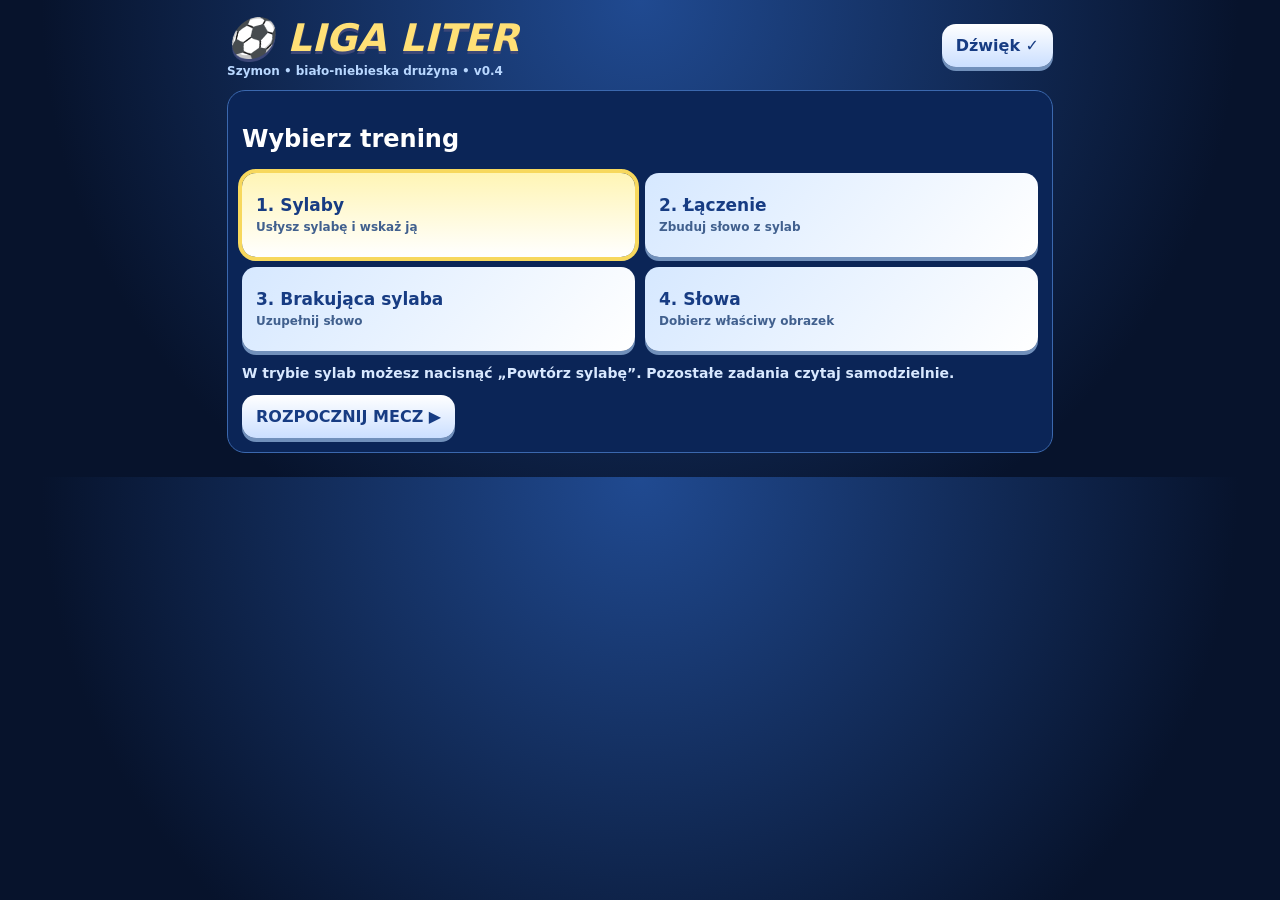
==== index.html @ e2abd0ba "Rename index_v04.html to index.html" ====
<!doctype html><html lang="pl"><head><meta charset="utf-8"><meta name="viewport" content="width=device-width,initial-scale=1"><title>Liga Liter v0.4</title><style>*{box-sizing:border-box}body{margin:0;background:radial-gradient(circle at top,#204a91,#07132c 75%);color:white;font:700 16px system-ui,sans-serif}main{max-width:850px;margin:auto;padding:12px}header{display:flex;align-items:center;justify-content:space-between;gap:8px}h1{color:#ffe076;font-size:clamp(24px,6vw,38px);margin:4px 0;font-style:italic;text-shadow:0 3px #3c4777}button{font:inherit;border:0;cursor:pointer;border-radius:14px;padding:12px 14px;background:linear-gradient(#fff,#cbdfff);color:#173c83;box-shadow:0 4px #7190bb}button:disabled{opacity:.6}.small{font-size:12px;color:#b8d7ff}.panel{background:#0b2557;border:1px solid #3b68ae;border-radius:18px;padding:14px;margin:12px 0}.modes{display:grid;grid-template-columns:repeat(2,minmax(0,1fr));gap:10px}.mode{min-height:84px;text-align:left;background:linear-gradient(130deg,#d6e8ff,#fff);font-size:17px}.mode small{display:block;font-size:12px;color:#41608e;margin-top:5px}.mode.selected{outline:4px solid #f7d85d;background:linear-gradient(#fff5b5,#fff)}.field{position:relative;aspect-ratio:2.05;background:linear-gradient(#0002,#0003),url(stadium.webp) center/cover;border:3px solid #b6d8ff;border-radius:18px;overflow:hidden;isolation:isolate}.field:after{content:'';position:absolute;bottom:0;left:0;width:100%;height:35%;background:linear-gradient(transparent,#0a4e2788);pointer-events:none}.goal{position:absolute;left:38%;top:40%;width:26%;height:27%;border:3px solid white;border-bottom:0;background:repeating-linear-gradient(90deg,#ffffff55 0 1px,transparent 1px 17px);box-shadow:0 0 12px #fff8}.player{position:absolute;left:19%;bottom:3%;height:52%;max-width:32%;object-fit:contain;z-index:3;transition:transform .14s}.keeper{position:absolute;left:48%;top:47%;height:22%;max-width:23%;object-fit:contain;z-index:2;transition:transform .5s}.ball{position:absolute;left:37%;top:82%;width:clamp(20px,4vw,36px);aspect-ratio:1;border-radius:50%;background:radial-gradient(circle at 30% 25%,white 0 34%,#1b263a 35% 45%,white 46%);border:2px solid #dce7fa;z-index:5;transform:translate(-50%,-50%)}.message{position:absolute;top:15%;width:100%;text-align:center;font-size:clamp(25px,8vw,60px);color:#ffe46b;text-shadow:0 5px 0 #163875,0 0 20px #000;opacity:0;z-index:8;transition:opacity .2s}.message.show{opacity:1}.hud{display:flex;justify-content:space-between;gap:10px;margin:10px 0}.pill{background:#173c7c;padding:9px;border-radius:12px}.task{text-align:center;background:linear-gradient(160deg,#163d80,#0b2354);border:1px solid #507fc1;border-radius:18px;padding:14px;margin-top:10px}.prompt{font-size:clamp(25px,6vw,44px);color:#fff2b0;margin:12px 0;letter-spacing:2px}.answers{display:grid;grid-template-columns:repeat(3,minmax(0,1fr));gap:9px}.answers button{min-height:70px;font-size:clamp(20px,5vw,30px);overflow-wrap:anywhere}.answers button.good{background:#a8f4b3}.answers button.bad{background:#ffaaaa}.instructions{font-size:14px;color:#d8e8ff}.status{min-height:24px;margin:10px 0;color:#ffe076}.controls{display:flex;gap:8px;flex-wrap:wrap;justify-content:center;margin:12px}.controls button{font-size:14px}.progress{height:9px;background:#1c3972;border-radius:12px;overflow:hidden}.progress>div{height:100%;width:0;background:#ffe076;transition:width .3s}.confetti{position:absolute;top:-10px;width:8px;height:14px;z-index:9;animation:fall 1.8s linear forwards}@keyframes fall{to{transform:translate(var(--dx),420px) rotate(600deg);opacity:0}}[hidden]{display:none!important}@media(max-width:520px){main{padding:7px}.field{aspect-ratio:1.75}.player{height:48%}.answers button{min-height:63px;padding:6px}.panel{padding:10px}}</style></head><body><main><header><div><h1>⚽ LIGA LITER</h1><div class="small">Szymon • biało-niebieska drużyna • v0.4</div></div><button id="sound">Dźwięk ✓</button></header><section class="panel" id="menu"><h2>Wybierz trening</h2><div class="modes" id="modes"><button class="mode selected" data-mode="syllable">1. Sylaby<small>Usłysz sylabę i wskaż ją</small></button><button class="mode" data-mode="join">2. Łączenie<small>Zbuduj słowo z sylab</small></button><button class="mode" data-mode="missing">3. Brakująca sylaba<small>Uzupełnij słowo</small></button><button class="mode" data-mode="word">4. Słowa<small>Dobierz właściwy obrazek</small></button></div><p class="instructions">W trybie sylab możesz nacisnąć „Powtórz sylabę”. Pozostałe zadania czytaj samodzielnie.</p><button id="start">ROZPOCZNIJ MECZ ▶</button></section><section id="game" hidden><div class="hud"><div class="pill" id="round">ZADANIE 1 / 10</div><div class="pill" id="score">GOLE 0</div></div><div class="progress"><div id="bar"></div></div><div class="field" id="field"><div class="goal"></div><img class="keeper" id="keeper" src="keeper.png" alt="Bramkarz"><img class="player" id="player" src="player.png" alt="Piłkarz"><div class="ball" id="ball"></div><div class="message" id="message"></div></div><section class="task"><div class="instructions" id="instruction"></div><div class="prompt" id="prompt"></div><div class="answers" id="answers"></div><div class="status" id="status" aria-live="polite"></div><div class="controls"><button id="repeat" hidden>🔊 Powtórz sylabę</button><button id="next" hidden>Dalej ▶</button><button id="back">Zmień tryb</button></div></section></section></main><script>
const sprites={"run1": "[data-uri]", "run2": "[data-uri]", "run3": "[data-uri]", "kick": "[data-uri]", "joy": "[data-uri]", "diveL": "[data-uri]", "diveR": "[data-uri]", "logo": "[data-uri]", "trophy": "[data-uri]"};
const $=id=>document.getElementById(id);const shuffle=a=>{a=[...a];for(let i=a.length-1;i>0;i--){const j=Math.floor(Math.random()*(i+1));[a[i],a[j]]=[a[j],a[i]]}return a};
const SYL=['MA','ME','MI','MO','MU','PA','PE','PI','PO','PU','TA','TE','TI','TO','TU','LA','LE','LI','LO','LU','SA','SE','SI','SO','SU','KA','KE','KI','KO','KU','BA','BE','BI','BO','BU','DA','DE','DI','DO','DU','RA','RE','RI','RO','RU','NA','NE','NI','NO','NU','WA','WE','WI','WO','WU','ZA','ZE','ZI','ZO','ZU'];
const ITEMS=[['MAMA',['MA','MA'],'👩'],['TATA',['TA','TA'],'👨'],['LALA',['LA','LA'],'🪆'],['WODA',['WO','DA'],'💧'],['RYBA',['RY','BA'],'🐟'],['SOWA',['SO','WA'],'🦉'],['MAPA',['MA','PA'],'🗺️'],['RAMA',['RA','MA'],'🖼️'],['KAWA',['KA','WA'],'☕'],['KURA',['KU','RA'],'🐔'],['KOZA',['KO','ZA'],'🐐'],['NOGA',['NO','GA'],'🦵'],['RĘKA',['RĘ','KA'],'✋'],['BUDA',['BU','DA'],'🏠'],['TAMA',['TA','MA'],'🌊'],['LATO',['LA','TO'],'☀️'],['ZIMA',['ZI','MA'],'❄️'],['MOTYL',['MO','TYL'],'🦋'],['KOTEK',['KO','TEK'],'🐱'],['DOMEK',['DO','MEK'],'🏡'],['PIŁKA',['PIŁ','KA'],'⚽'],['AUTO',['AU','TO'],'🚗'],['ROWER',['RO','WER'],'🚲'],['KOTEK',['KO','TEK'],'🐈']];
const WORDS=[['KOT','🐱'],['DOM','🏠'],['LAS','🌲'],['PIŁKA','⚽'],['AUTO','🚗'],['RYBA','🐟'],['SOWA','🦉'],['MAPA','🗺️'],['RAK','🦞'],['ROWER','🚲'],['BUT','👟'],['NOS','👃'],['OKO','👁️'],['POMIDOR','🍅'],['KURA','🐔'],['KOZA','🐐'],['MOTYL','🦋'],['WODA','💧']];
let mode='syllable',round=0,goals=0,deck=[],task=null,busy=false,muted=false,clips={},last={},token=0,audio=new Audio(),ctx=null,attempts={};audio.preload='auto';
fetch('commentator_timings.json').then(r=>{if(!r.ok)throw Error();return r.json()}).then(j=>{for(const c of Object.values(j)){(clips[c.event]??=[]).push(c)}}).catch(()=>{});
function stop(){token++;audio.pause();audio.ontimeupdate=null;audio.onloadedmetadata=null}
function say(event){stop();if(muted)return;const pool=clips[event]||[];if(!pool.length)return;const choices=pool.filter(c=>c!==last[event]);const c=shuffle(choices.length?choices:pool)[0];last[event]=c;const t=token;function play(){if(t!==token)return;try{audio.currentTime=c.start;audio.ontimeupdate=()=>{if(audio.currentTime>=c.end)stop()};audio.play().catch(()=>{});}catch(e){}}if(!audio.src.endsWith('/'+c.file)){audio.src=c.file;audio.onloadedmetadata=play;audio.load()}else if(audio.readyState>=1)play();else audio.onloadedmetadata=play}
function fx(kind){if(muted)return;try{ctx??=new(window.AudioContext||window.webkitAudioContext)();ctx.resume();const o=ctx.createOscillator(),g=ctx.createGain(),t=ctx.currentTime;o.type='triangle';o.frequency.setValueAtTime(kind==='goal'?650:160,t);o.frequency.exponentialRampToValueAtTime(kind==='goal'?1100:50,t+.2);g.gain.setValueAtTime(.09,t);g.gain.exponentialRampToValueAtTime(.001,t+.27);o.connect(g);g.connect(ctx.destination);o.start();o.stop(t+.28)}catch(e){}}
$('sound').onclick=()=>{muted=!muted;$('sound').textContent=muted?'Dźwięk ×':'Dźwięk ✓';if(muted)stop()};document.querySelectorAll('[data-mode]').forEach(b=>b.onclick=()=>{mode=b.dataset.mode;document.querySelectorAll('[data-mode]').forEach(x=>x.classList.toggle('selected',x===b))});
function makeDeck(){if(mode==='syllable')return shuffle(SYL).slice(0,10).map(x=>({kind:mode,target:x}));if(mode==='word')return shuffle(WORDS).slice(0,10).map(x=>({kind:mode,target:x[0],icon:x[1]}));return shuffle(ITEMS.filter((x,i,a)=>a.findIndex(y=>y[0]===x[0])===i)).slice(0,10).map(x=>({kind:mode,target:x[0],parts:x[1],icon:x[2]}))}
function start(){round=goals=0;attempts={};deck=makeDeck();$('menu').hidden=true;$('game').hidden=false;render();say('welcome')};$('start').onclick=start;$('back').onclick=()=>{stop();$('game').hidden=true;$('menu').hidden=false};
function clearScene(){for(const a of $('ball').getAnimations())a.cancel();$('ball').style.opacity='1';$('ball').style.transform='translate(-50%,-50%)';$('player').src='player.png';$('player').style.transform='';$('keeper').src='keeper.png';$('keeper').style.transform='';$('message').classList.remove('show')}
function scoreboard(){$('round').textContent=`ZADANIE ${Math.min(round+1,10)} / 10`;$('score').textContent=`GOLE ${goals}`;$('bar').style.width=round*10+'%'}
function render(){busy=false;clearScene();scoreboard();$('next').hidden=true;$('repeat').hidden=true;$('answers').replaceChildren();$('status').textContent='';if(round>=10){$('instruction').textContent='Koniec meczu!';$('prompt').textContent='🏆 BRAWO, SZYMON!';$('next').textContent='Nowy mecz';$('next').hidden=false;$('bar').style.width='100%';say('victory');return}task=deck[round];let opts=[],answer='',label='';if(mode==='syllable'){answer=task.target;opts=[answer,...shuffle(SYL.filter(x=>x!==answer)).slice(0,2)];$('instruction').textContent='Posłuchaj sylaby i wybierz ją';$('prompt').textContent='🔊 ?';$('repeat').hidden=false;}
else if(mode==='join'){answer=task.parts[1];opts=[answer,...shuffle([...new Set([...SYL,...ITEMS.flatMap(x=>x[1])])].filter(x=>x!==answer&&x.length===answer.length)).slice(0,2)];$('instruction').textContent='Wybierz drugą sylabę, aby powstało słowo';$('prompt').textContent=task.parts[0]+' + ? = ...';}
else if(mode==='missing'){const missing=Math.random()<.5?0:1;task.missing=missing;answer=task.parts[missing];opts=[answer,...shuffle([...new Set([...SYL,...ITEMS.flatMap(x=>x[1])])].filter(x=>x!==answer&&x.length===answer.length)).slice(0,2)];$('instruction').textContent='Uzupełnij brakującą sylabę';$('prompt').textContent=task.parts.map((x,i)=>i===missing?'__':x).join(' + ')+'   '+task.icon;}
else{answer=task.target;opts=[task,...shuffle(WORDS.filter(x=>x[0]!==answer)).slice(0,2).map(x=>({target:x[0],icon:x[1]}))];$('instruction').textContent='Przeczytaj słowo i wskaż obrazek';$('prompt').textContent=answer;}
shuffle(opts).forEach(x=>{const b=document.createElement('button');const val=mode==='word'?(Array.isArray(x)?x[0]:x.target):x;b.textContent=mode==='word'?(Array.isArray(x)?x[1]:x.icon):val;b.setAttribute('aria-label',mode==='word'?val:('Sylaba '+val));b.onclick=()=>choose(val===answer,b);$('answers').append(b)});if(mode==='syllable')speakSyllable();else say(({join:'join_syllables',missing:'missing_syllable',word:'choose_image'})[mode]);}
function speakSyllable(){if(muted)return;stop();if('speechSynthesis' in window){speechSynthesis.cancel();const u=new SpeechSynthesisUtterance(task.target.toLowerCase());u.lang='pl-PL';u.rate=.78;u.pitch=1.05;speechSynthesis.speak(u)}else $('status').textContent='Odczytaj sylabę: '+task.target}
$('repeat').onclick=speakSyllable;
function confetti(){for(let i=0;i<24;i++){const p=document.createElement('i');p.className='confetti';p.style.left=Math.random()*100+'%';p.style.background=['#fff','#358aff','#ffe177'][i%3];p.style.setProperty('--dx',(Math.random()*150-75)+'px');$('field').append(p);setTimeout(()=>p.remove(),1900)}}
function choose(ok,b){if(busy)return;busy=true;stop();if('speechSynthesis'in window)speechSynthesis.cancel();const btns=[...$('answers').children];btns.forEach(x=>x.disabled=true);b.classList.add(ok?'good':'bad');$('player').style.transform='translateX(20%) rotate(-5deg)';setTimeout(()=>{$('player').style.transform='translateX(35%) rotate(7deg)';fx('kick');const f=$('field');const dx=f.clientWidth*(ok?.13:.36),dy=f.clientHeight*(ok?-.42:-.18);$('ball').animate([{transform:'translate(-50%,-50%) scale(1)'},{transform:`translate(calc(-50% + ${dx*.55}px),calc(-50% + ${dy*.7}px)) scale(.65)`,offset:.5},{transform:`translate(calc(-50% + ${dx}px),calc(-50% + ${dy}px)) scale(.25)`}],{duration:650,fill:'forwards',easing:'ease-out'});$('keeper').style.transform=ok?'translateX(-75%) rotate(-28deg)':'translateX(55%) rotate(20deg)'},240);setTimeout(()=>{if(ok){goals++;$('message').textContent='GOOOOL!';$('message').classList.add('show');$('status').textContent='Brawo! Dobra odpowiedź!';$('player').style.transform='translateX(35%) translateY(-8px)';fx('goal');say('goal');confetti();$('next').textContent='Dalej ▶';$('next').hidden=false;scoreboard()}else{$('message').textContent='JESZCZE RAZ!';$('message').classList.add('show');$('status').textContent='Spróbuj ponownie — dasz radę!';say('retry');setTimeout(()=>{clearScene();btns.forEach(x=>x.disabled=false);b.classList.remove('bad');busy=false},1150)}},950)}
$('next').onclick=()=>{if(round>=10){start();return}round++;render()};
</script></body></html>
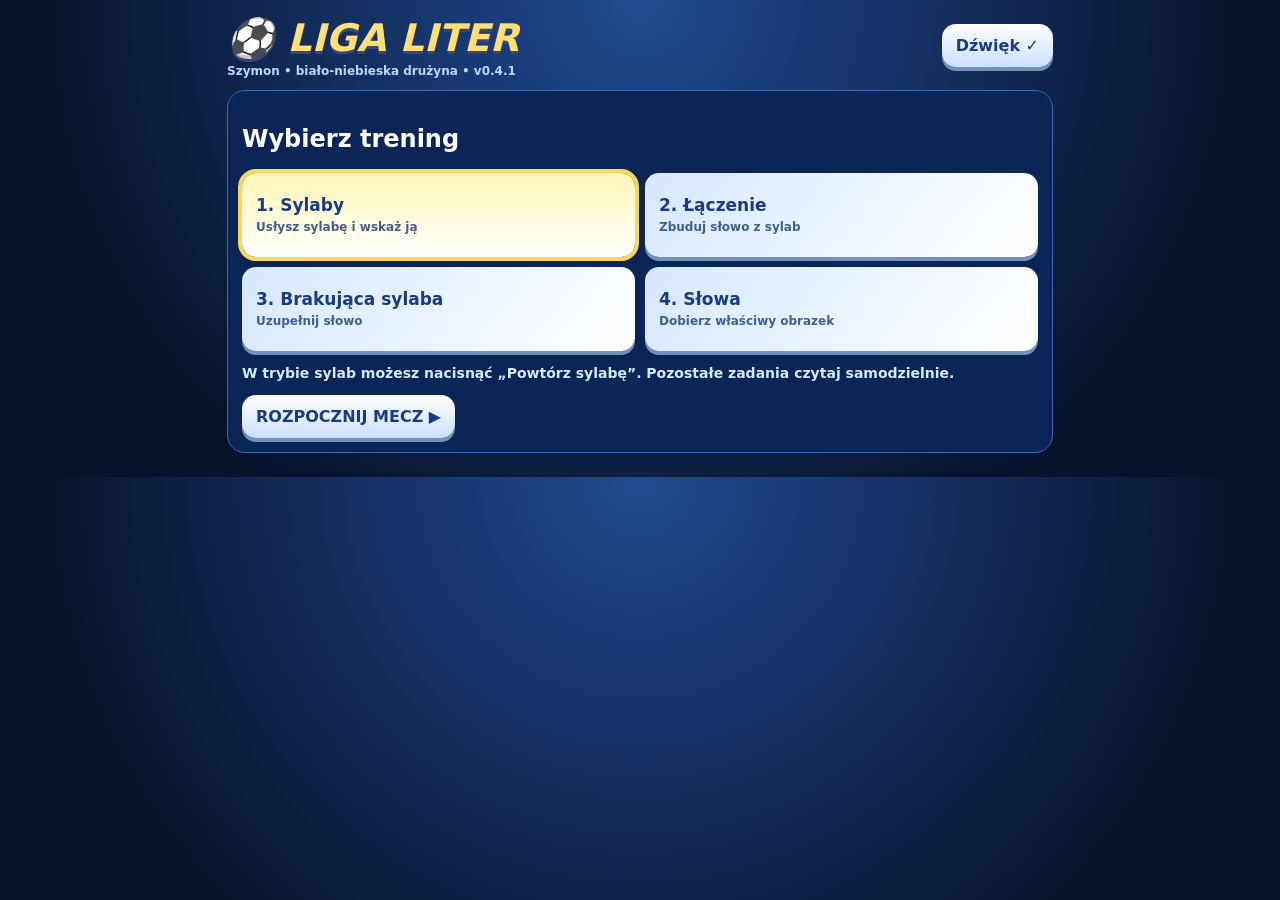
==== commit 95635f98: "Rename index_v041.html to index.html" ====
--- a/index.html
+++ b/index.html
@@ -1,6 +1,6 @@
-<!doctype html><html lang="pl"><head><meta charset="utf-8"><meta name="viewport" content="width=device-width,initial-scale=1"><title>Liga Liter v0.4</title><style>*{box-sizing:border-box}body{margin:0;background:radial-gradient(circle at top,#204a91,#07132c 75%);color:white;font:700 16px system-ui,sans-serif}main{max-width:850px;margin:auto;padding:12px}header{display:flex;align-items:center;justify-content:space-between;gap:8px}h1{color:#ffe076;font-size:clamp(24px,6vw,38px);margin:4px 0;font-style:italic;text-shadow:0 3px #3c4777}button{font:inherit;border:0;cursor:pointer;border-radius:14px;padding:12px 14px;background:linear-gradient(#fff,#cbdfff);color:#173c83;box-shadow:0 4px #7190bb}button:disabled{opacity:.6}.small{font-size:12px;color:#b8d7ff}.panel{background:#0b2557;border:1px solid #3b68ae;border-radius:18px;padding:14px;margin:12px 0}.modes{display:grid;grid-template-columns:repeat(2,minmax(0,1fr));gap:10px}.mode{min-height:84px;text-align:left;background:linear-gradient(130deg,#d6e8ff,#fff);font-size:17px}.mode small{display:block;font-size:12px;color:#41608e;margin-top:5px}.mode.selected{outline:4px solid #f7d85d;background:linear-gradient(#fff5b5,#fff)}.field{position:relative;aspect-ratio:2.05;background:linear-gradient(#0002,#0003),url(stadium.webp) center/cover;border:3px solid #b6d8ff;border-radius:18px;overflow:hidden;isolation:isolate}.field:after{content:'';position:absolute;bottom:0;left:0;width:100%;height:35%;background:linear-gradient(transparent,#0a4e2788);pointer-events:none}.goal{position:absolute;left:38%;top:40%;width:26%;height:27%;border:3px solid white;border-bottom:0;background:repeating-linear-gradient(90deg,#ffffff55 0 1px,transparent 1px 17px);box-shadow:0 0 12px #fff8}.player{position:absolute;left:19%;bottom:3%;height:52%;max-width:32%;object-fit:contain;z-index:3;transition:transform .14s}.keeper{position:absolute;left:48%;top:47%;height:22%;max-width:23%;object-fit:contain;z-index:2;transition:transform .5s}.ball{position:absolute;left:37%;top:82%;width:clamp(20px,4vw,36px);aspect-ratio:1;border-radius:50%;background:radial-gradient(circle at 30% 25%,white 0 34%,#1b263a 35% 45%,white 46%);border:2px solid #dce7fa;z-index:5;transform:translate(-50%,-50%)}.message{position:absolute;top:15%;width:100%;text-align:center;font-size:clamp(25px,8vw,60px);color:#ffe46b;text-shadow:0 5px 0 #163875,0 0 20px #000;opacity:0;z-index:8;transition:opacity .2s}.message.show{opacity:1}.hud{display:flex;justify-content:space-between;gap:10px;margin:10px 0}.pill{background:#173c7c;padding:9px;border-radius:12px}.task{text-align:center;background:linear-gradient(160deg,#163d80,#0b2354);border:1px solid #507fc1;border-radius:18px;padding:14px;margin-top:10px}.prompt{font-size:clamp(25px,6vw,44px);color:#fff2b0;margin:12px 0;letter-spacing:2px}.answers{display:grid;grid-template-columns:repeat(3,minmax(0,1fr));gap:9px}.answers button{min-height:70px;font-size:clamp(20px,5vw,30px);overflow-wrap:anywhere}.answers button.good{background:#a8f4b3}.answers button.bad{background:#ffaaaa}.instructions{font-size:14px;color:#d8e8ff}.status{min-height:24px;margin:10px 0;color:#ffe076}.controls{display:flex;gap:8px;flex-wrap:wrap;justify-content:center;margin:12px}.controls button{font-size:14px}.progress{height:9px;background:#1c3972;border-radius:12px;overflow:hidden}.progress>div{height:100%;width:0;background:#ffe076;transition:width .3s}.confetti{position:absolute;top:-10px;width:8px;height:14px;z-index:9;animation:fall 1.8s linear forwards}@keyframes fall{to{transform:translate(var(--dx),420px) rotate(600deg);opacity:0}}[hidden]{display:none!important}@media(max-width:520px){main{padding:7px}.field{aspect-ratio:1.75}.player{height:48%}.answers button{min-height:63px;padding:6px}.panel{padding:10px}}</style></head><body><main><header><div><h1>⚽ LIGA LITER</h1><div class="small">Szymon • biało-niebieska drużyna • v0.4</div></div><button id="sound">Dźwięk ✓</button></header><section class="panel" id="menu"><h2>Wybierz trening</h2><div class="modes" id="modes"><button class="mode selected" data-mode="syllable">1. Sylaby<small>Usłysz sylabę i wskaż ją</small></button><button class="mode" data-mode="join">2. Łączenie<small>Zbuduj słowo z sylab</small></button><button class="mode" data-mode="missing">3. Brakująca sylaba<small>Uzupełnij słowo</small></button><button class="mode" data-mode="word">4. Słowa<small>Dobierz właściwy obrazek</small></button></div><p class="instructions">W trybie sylab możesz nacisnąć „Powtórz sylabę”. Pozostałe zadania czytaj samodzielnie.</p><button id="start">ROZPOCZNIJ MECZ ▶</button></section><section id="game" hidden><div class="hud"><div class="pill" id="round">ZADANIE 1 / 10</div><div class="pill" id="score">GOLE 0</div></div><div class="progress"><div id="bar"></div></div><div class="field" id="field"><div class="goal"></div><img class="keeper" id="keeper" src="keeper.png" alt="Bramkarz"><img class="player" id="player" src="player.png" alt="Piłkarz"><div class="ball" id="ball"></div><div class="message" id="message"></div></div><section class="task"><div class="instructions" id="instruction"></div><div class="prompt" id="prompt"></div><div class="answers" id="answers"></div><div class="status" id="status" aria-live="polite"></div><div class="controls"><button id="repeat" hidden>🔊 Powtórz sylabę</button><button id="next" hidden>Dalej ▶</button><button id="back">Zmień tryb</button></div></section></section></main><script>
+<!doctype html><html lang="pl"><head><meta charset="utf-8"><meta name="viewport" content="width=device-width,initial-scale=1"><title>Liga Liter v0.4.1</title><style>*{box-sizing:border-box}body{margin:0;background:radial-gradient(circle at top,#204a91,#07132c 75%);color:white;font:700 16px system-ui,sans-serif}main{max-width:850px;margin:auto;padding:12px}header{display:flex;align-items:center;justify-content:space-between;gap:8px}h1{color:#ffe076;font-size:clamp(24px,6vw,38px);margin:4px 0;font-style:italic;text-shadow:0 3px #3c4777}button{font:inherit;border:0;cursor:pointer;border-radius:14px;padding:12px 14px;background:linear-gradient(#fff,#cbdfff);color:#173c83;box-shadow:0 4px #7190bb}button:disabled{opacity:.6}.small{font-size:12px;color:#b8d7ff}.panel{background:#0b2557;border:1px solid #3b68ae;border-radius:18px;padding:14px;margin:12px 0}.modes{display:grid;grid-template-columns:repeat(2,minmax(0,1fr));gap:10px}.mode{min-height:84px;text-align:left;background:linear-gradient(130deg,#d6e8ff,#fff);font-size:17px}.mode small{display:block;font-size:12px;color:#41608e;margin-top:5px}.mode.selected{outline:4px solid #f7d85d;background:linear-gradient(#fff5b5,#fff)}.field{position:relative;aspect-ratio:2.05;background:linear-gradient(#0002,#0003),url(stadium.webp) center/cover;border:3px solid #b6d8ff;border-radius:18px;overflow:hidden;isolation:isolate}.field:after{content:'';position:absolute;bottom:0;left:0;width:100%;height:35%;background:linear-gradient(transparent,#0a4e2788);pointer-events:none}.goal{position:absolute;left:38%;top:40%;width:26%;height:27%;border:3px solid white;border-bottom:0;background:repeating-linear-gradient(90deg,#ffffff55 0 1px,transparent 1px 17px);box-shadow:0 0 12px #fff8}.player{position:absolute;left:19%;bottom:3%;height:52%;max-width:32%;object-fit:contain;z-index:3;transition:transform .14s}.keeper{position:absolute;left:46%;top:43%;height:28%;max-width:23%;object-fit:contain;z-index:2;transition:transform .5s;filter:drop-shadow(0 3px 3px #07142c88)}.ball{position:absolute;left:37%;top:82%;width:clamp(20px,4vw,36px);aspect-ratio:1;border-radius:50%;background:radial-gradient(circle at 30% 25%,white 0 34%,#1b263a 35% 45%,white 46%);border:2px solid #dce7fa;z-index:5;transform:translate(-50%,-50%)}.message{position:absolute;top:15%;width:100%;text-align:center;font-size:clamp(25px,8vw,60px);color:#ffe46b;text-shadow:0 5px 0 #163875,0 0 20px #000;opacity:0;z-index:8;transition:opacity .2s}.message.show{opacity:1}.hud{display:flex;justify-content:space-between;gap:10px;margin:10px 0}.pill{background:#173c7c;padding:9px;border-radius:12px}.task{text-align:center;background:linear-gradient(160deg,#163d80,#0b2354);border:1px solid #507fc1;border-radius:18px;padding:14px;margin-top:10px}.prompt{font-size:clamp(25px,6vw,44px);color:#fff2b0;margin:12px 0;letter-spacing:2px}.answers{display:grid;grid-template-columns:repeat(3,minmax(0,1fr));gap:9px}.answers button{min-height:70px;font-size:clamp(20px,5vw,30px);overflow-wrap:anywhere}.answers button.good{background:#a8f4b3}.answers button.bad{background:#ffaaaa}.instructions{font-size:14px;color:#d8e8ff}.status{min-height:24px;margin:10px 0;color:#ffe076}.controls{display:flex;gap:8px;flex-wrap:wrap;justify-content:center;margin:12px}.controls button{font-size:14px}.progress{height:9px;background:#1c3972;border-radius:12px;overflow:hidden}.progress>div{height:100%;width:0;background:#ffe076;transition:width .3s}.confetti{position:absolute;top:-10px;width:8px;height:14px;z-index:9;animation:fall 1.8s linear forwards}@keyframes fall{to{transform:translate(var(--dx),420px) rotate(600deg);opacity:0}}[hidden]{display:none!important}@media(max-width:520px){main{padding:7px}.field{aspect-ratio:1.75}.player{height:48%}.answers button{min-height:63px;padding:6px}.panel{padding:10px}}</style></head><body><main><header><div><h1>⚽ LIGA LITER</h1><div class="small">Szymon • biało-niebieska drużyna • v0.4.1</div></div><button id="sound">Dźwięk ✓</button></header><section class="panel" id="menu"><h2>Wybierz trening</h2><div class="modes" id="modes"><button class="mode selected" data-mode="syllable">1. Sylaby<small>Usłysz sylabę i wskaż ją</small></button><button class="mode" data-mode="join">2. Łączenie<small>Zbuduj słowo z sylab</small></button><button class="mode" data-mode="missing">3. Brakująca sylaba<small>Uzupełnij słowo</small></button><button class="mode" data-mode="word">4. Słowa<small>Dobierz właściwy obrazek</small></button></div><p class="instructions">W trybie sylab możesz nacisnąć „Powtórz sylabę”. Pozostałe zadania czytaj samodzielnie.</p><button id="start">ROZPOCZNIJ MECZ ▶</button></section><section id="game" hidden><div class="hud"><div class="pill" id="round">ZADANIE 1 / 10</div><div class="pill" id="score">GOLE 0</div></div><div class="progress"><div id="bar"></div></div><div class="field" id="field"><img class="keeper" id="keeper" src="data:image/svg+xml,%3Csvg%20xmlns%3D%22http%3A%2F%2Fwww.w3.org%2F2000%2Fsvg%22%20viewBox%3D%220%200%20170%20220%22%3E%3Cdefs%3E%3ClinearGradient%20id%3D%22shirt%22%20x2%3D%221%22%20y2%3D%221%22%3E%3Cstop%20stop-color%3D%22%23ffd95e%22%2F%3E%3Cstop%20offset%3D%221%22%20stop-color%3D%22%23e58b26%22%2F%3E%3C%2FlinearGradient%3E%3C%2Fdefs%3E%3Cellipse%20cx%3D%2285%22%20cy%3D%22208%22%20rx%3D%2242%22%20ry%3D%227%22%20fill%3D%22%23091c43%22%20opacity%3D%22.25%22%2F%3E%3Cg%20stroke%3D%22%23593621%22%20stroke-width%3D%224%22%20stroke-linejoin%3D%22round%22%20stroke-linecap%3D%22round%22%3E%3Cpath%20d%3D%22M66%20145L52%20190L42%20201L70%20201L85%20158M103%20145L116%20190L130%20201L100%20201L87%20158%22%20fill%3D%22%23242c58%22%2F%3E%3Cpath%20d%3D%22M55%20197L39%20202L37%20209L69%20209L71%20198M116%20197L132%20202L134%20209L101%20209L99%20198%22%20fill%3D%22%23e6f2ff%22%2F%3E%3Cpath%20d%3D%22M57%2083L23%20107L11%2090L5%20102L17%20128L66%20113M112%2083L148%20110L159%2092L166%20102L154%20129L105%20114%22%20fill%3D%22url%28%23shirt%29%22%2F%3E%3Cpath%20d%3D%22M63%2081Q85%2070%20108%2082L120%20151Q84%20168%2051%20151Z%22%20fill%3D%22url%28%23shirt%29%22%2F%3E%3Cpath%20d%3D%22M66%2080L84%2098L105%2080%22%20fill%3D%22none%22%20stroke%3D%22%23fff5cb%22%20stroke-width%3D%225%22%2F%3E%3Cpath%20d%3D%22M59%2042Q60%2016%2086%2016Q113%2017%20114%2043L110%2063Q101%2082%2085%2081Q67%2079%2061%2062Z%22%20fill%3D%22%23f5b87c%22%2F%3E%3Cpath%20d%3D%22M58%2042Q52%2014%2077%209Q107%200%20117%2029L113%2047L105%2031L82%2028L62%2048Z%22%20fill%3D%22%2358351d%22%2F%3E%3Cpath%20d%3D%22M72%2051h3m22%200h3%22%20stroke%3D%22%2333251f%22%20stroke-width%3D%225%22%2F%3E%3Cpath%20d%3D%22M77%2066q10%208%2019%200%22%20fill%3D%22none%22%20stroke%3D%22%239b4b3c%22%20stroke-width%3D%223%22%2F%3E%3C%2Fg%3E%3Cpath%20d%3D%22M66%20112h39%22%20stroke%3D%22%23fff1a8%22%20stroke-width%3D%223%22%20opacity%3D%22.7%22%2F%3E%3C%2Fsvg%3E" alt="Bramkarz"><img class="player" id="player" src="player.png" alt="Piłkarz"><div class="ball" id="ball"></div><div class="message" id="message"></div></div><section class="task"><div class="instructions" id="instruction"></div><div class="prompt" id="prompt"></div><div class="answers" id="answers"></div><div class="status" id="status" aria-live="polite"></div><div class="controls"><button id="repeat" hidden>🔊 Powtórz sylabę</button><button id="next" hidden>Dalej ▶</button><button id="back">Zmień tryb</button></div></section></section></main><script>
 const sprites={"run1": "[data-uri]", "run2": "[data-uri]", "run3": "[data-uri]", "kick": "[data-uri]", "joy": "[data-uri]", "diveL": "[data-uri]", "diveR": "[data-uri]", "logo": "[data-uri]", "trophy": "[data-uri]"};
-const $=id=>document.getElementById(id);const shuffle=a=>{a=[...a];for(let i=a.length-1;i>0;i--){const j=Math.floor(Math.random()*(i+1));[a[i],a[j]]=[a[j],a[i]]}return a};
+const KEEPER_SVG='data:image/svg+xml,%3Csvg%20xmlns%3D%22http%3A%2F%2Fwww.w3.org%2F2000%2Fsvg%22%20viewBox%3D%220%200%20170%20220%22%3E%3Cdefs%3E%3ClinearGradient%20id%3D%22shirt%22%20x2%3D%221%22%20y2%3D%221%22%3E%3Cstop%20stop-color%3D%22%23ffd95e%22%2F%3E%3Cstop%20offset%3D%221%22%20stop-color%3D%22%23e58b26%22%2F%3E%3C%2FlinearGradient%3E%3C%2Fdefs%3E%3Cellipse%20cx%3D%2285%22%20cy%3D%22208%22%20rx%3D%2242%22%20ry%3D%227%22%20fill%3D%22%23091c43%22%20opacity%3D%22.25%22%2F%3E%3Cg%20stroke%3D%22%23593621%22%20stroke-width%3D%224%22%20stroke-linejoin%3D%22round%22%20stroke-linecap%3D%22round%22%3E%3Cpath%20d%3D%22M66%20145L52%20190L42%20201L70%20201L85%20158M103%20145L116%20190L130%20201L100%20201L87%20158%22%20fill%3D%22%23242c58%22%2F%3E%3Cpath%20d%3D%22M55%20197L39%20202L37%20209L69%20209L71%20198M116%20197L132%20202L134%20209L101%20209L99%20198%22%20fill%3D%22%23e6f2ff%22%2F%3E%3Cpath%20d%3D%22M57%2083L23%20107L11%2090L5%20102L17%20128L66%20113M112%2083L148%20110L159%2092L166%20102L154%20129L105%20114%22%20fill%3D%22url%28%23shirt%29%22%2F%3E%3Cpath%20d%3D%22M63%2081Q85%2070%20108%2082L120%20151Q84%20168%2051%20151Z%22%20fill%3D%22url%28%23shirt%29%22%2F%3E%3Cpath%20d%3D%22M66%2080L84%2098L105%2080%22%20fill%3D%22none%22%20stroke%3D%22%23fff5cb%22%20stroke-width%3D%225%22%2F%3E%3Cpath%20d%3D%22M59%2042Q60%2016%2086%2016Q113%2017%20114%2043L110%2063Q101%2082%2085%2081Q67%2079%2061%2062Z%22%20fill%3D%22%23f5b87c%22%2F%3E%3Cpath%20d%3D%22M58%2042Q52%2014%2077%209Q107%200%20117%2029L113%2047L105%2031L82%2028L62%2048Z%22%20fill%3D%22%2358351d%22%2F%3E%3Cpath%20d%3D%22M72%2051h3m22%200h3%22%20stroke%3D%22%2333251f%22%20stroke-width%3D%225%22%2F%3E%3Cpath%20d%3D%22M77%2066q10%208%2019%200%22%20fill%3D%22none%22%20stroke%3D%22%239b4b3c%22%20stroke-width%3D%223%22%2F%3E%3C%2Fg%3E%3Cpath%20d%3D%22M66%20112h39%22%20stroke%3D%22%23fff1a8%22%20stroke-width%3D%223%22%20opacity%3D%22.7%22%2F%3E%3C%2Fsvg%3E';const $=id=>document.getElementById(id);const shuffle=a=>{a=[...a];for(let i=a.length-1;i>0;i--){const j=Math.floor(Math.random()*(i+1));[a[i],a[j]]=[a[j],a[i]]}return a};
 const SYL=['MA','ME','MI','MO','MU','PA','PE','PI','PO','PU','TA','TE','TI','TO','TU','LA','LE','LI','LO','LU','SA','SE','SI','SO','SU','KA','KE','KI','KO','KU','BA','BE','BI','BO','BU','DA','DE','DI','DO','DU','RA','RE','RI','RO','RU','NA','NE','NI','NO','NU','WA','WE','WI','WO','WU','ZA','ZE','ZI','ZO','ZU'];
 const ITEMS=[['MAMA',['MA','MA'],'👩'],['TATA',['TA','TA'],'👨'],['LALA',['LA','LA'],'🪆'],['WODA',['WO','DA'],'💧'],['RYBA',['RY','BA'],'🐟'],['SOWA',['SO','WA'],'🦉'],['MAPA',['MA','PA'],'🗺️'],['RAMA',['RA','MA'],'🖼️'],['KAWA',['KA','WA'],'☕'],['KURA',['KU','RA'],'🐔'],['KOZA',['KO','ZA'],'🐐'],['NOGA',['NO','GA'],'🦵'],['RĘKA',['RĘ','KA'],'✋'],['BUDA',['BU','DA'],'🏠'],['TAMA',['TA','MA'],'🌊'],['LATO',['LA','TO'],'☀️'],['ZIMA',['ZI','MA'],'❄️'],['MOTYL',['MO','TYL'],'🦋'],['KOTEK',['KO','TEK'],'🐱'],['DOMEK',['DO','MEK'],'🏡'],['PIŁKA',['PIŁ','KA'],'⚽'],['AUTO',['AU','TO'],'🚗'],['ROWER',['RO','WER'],'🚲'],['KOTEK',['KO','TEK'],'🐈']];
 const WORDS=[['KOT','🐱'],['DOM','🏠'],['LAS','🌲'],['PIŁKA','⚽'],['AUTO','🚗'],['RYBA','🐟'],['SOWA','🦉'],['MAPA','🗺️'],['RAK','🦞'],['ROWER','🚲'],['BUT','👟'],['NOS','👃'],['OKO','👁️'],['POMIDOR','🍅'],['KURA','🐔'],['KOZA','🐐'],['MOTYL','🦋'],['WODA','💧']];
@@ -12,7 +12,7 @@
 $('sound').onclick=()=>{muted=!muted;$('sound').textContent=muted?'Dźwięk ×':'Dźwięk ✓';if(muted)stop()};document.querySelectorAll('[data-mode]').forEach(b=>b.onclick=()=>{mode=b.dataset.mode;document.querySelectorAll('[data-mode]').forEach(x=>x.classList.toggle('selected',x===b))});
 function makeDeck(){if(mode==='syllable')return shuffle(SYL).slice(0,10).map(x=>({kind:mode,target:x}));if(mode==='word')return shuffle(WORDS).slice(0,10).map(x=>({kind:mode,target:x[0],icon:x[1]}));return shuffle(ITEMS.filter((x,i,a)=>a.findIndex(y=>y[0]===x[0])===i)).slice(0,10).map(x=>({kind:mode,target:x[0],parts:x[1],icon:x[2]}))}
 function start(){round=goals=0;attempts={};deck=makeDeck();$('menu').hidden=true;$('game').hidden=false;render();say('welcome')};$('start').onclick=start;$('back').onclick=()=>{stop();$('game').hidden=true;$('menu').hidden=false};
-function clearScene(){for(const a of $('ball').getAnimations())a.cancel();$('ball').style.opacity='1';$('ball').style.transform='translate(-50%,-50%)';$('player').src='player.png';$('player').style.transform='';$('keeper').src='keeper.png';$('keeper').style.transform='';$('message').classList.remove('show')}
+function clearScene(){for(const a of $('ball').getAnimations())a.cancel();$('ball').style.opacity='1';$('ball').style.transform='translate(-50%,-50%)';$('player').src='player.png';$('player').style.transform='';$('keeper').src=KEEPER_SVG;$('keeper').style.transform='';$('message').classList.remove('show')}
 function scoreboard(){$('round').textContent=`ZADANIE ${Math.min(round+1,10)} / 10`;$('score').textContent=`GOLE ${goals}`;$('bar').style.width=round*10+'%'}
 function render(){busy=false;clearScene();scoreboard();$('next').hidden=true;$('repeat').hidden=true;$('answers').replaceChildren();$('status').textContent='';if(round>=10){$('instruction').textContent='Koniec meczu!';$('prompt').textContent='🏆 BRAWO, SZYMON!';$('next').textContent='Nowy mecz';$('next').hidden=false;$('bar').style.width='100%';say('victory');return}task=deck[round];let opts=[],answer='',label='';if(mode==='syllable'){answer=task.target;opts=[answer,...shuffle(SYL.filter(x=>x!==answer)).slice(0,2)];$('instruction').textContent='Posłuchaj sylaby i wybierz ją';$('prompt').textContent='🔊 ?';$('repeat').hidden=false;}
 else if(mode==='join'){answer=task.parts[1];opts=[answer,...shuffle([...new Set([...SYL,...ITEMS.flatMap(x=>x[1])])].filter(x=>x!==answer&&x.length===answer.length)).slice(0,2)];$('instruction').textContent='Wybierz drugą sylabę, aby powstało słowo';$('prompt').textContent=task.parts[0]+' + ? = ...';}
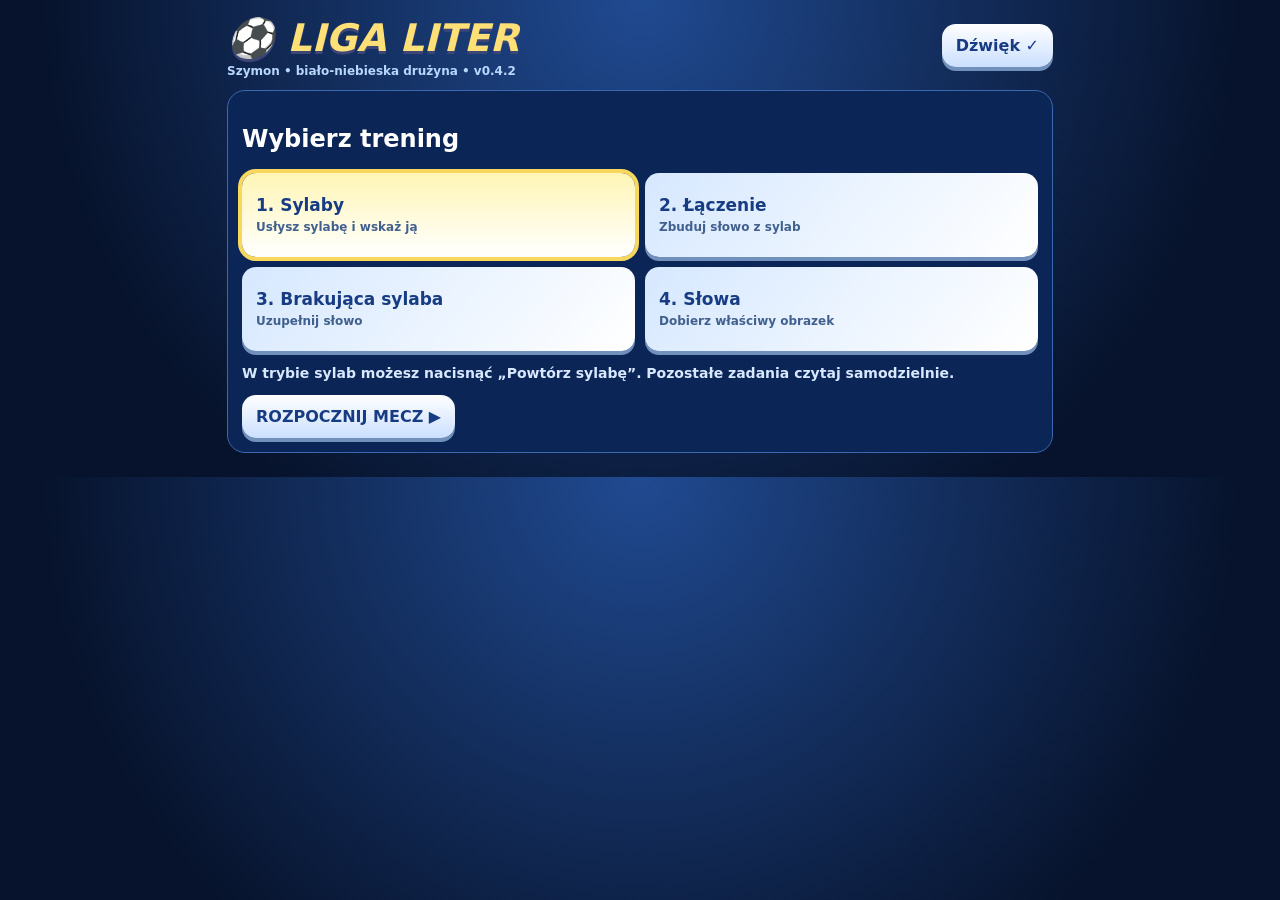
==== commit b35284fe: "Align goalkeeper and shots with the stadium in v0.4.2" ====
--- a/index.html
+++ b/index.html
@@ -1,27 +1,194 @@
-<!doctype html><html lang="pl"><head><meta charset="utf-8"><meta name="viewport" content="width=device-width,initial-scale=1"><title>Liga Liter v0.4.1</title><style>*{box-sizing:border-box}body{margin:0;background:radial-gradient(circle at top,#204a91,#07132c 75%);color:white;font:700 16px system-ui,sans-serif}main{max-width:850px;margin:auto;padding:12px}header{display:flex;align-items:center;justify-content:space-between;gap:8px}h1{color:#ffe076;font-size:clamp(24px,6vw,38px);margin:4px 0;font-style:italic;text-shadow:0 3px #3c4777}button{font:inherit;border:0;cursor:pointer;border-radius:14px;padding:12px 14px;background:linear-gradient(#fff,#cbdfff);color:#173c83;box-shadow:0 4px #7190bb}button:disabled{opacity:.6}.small{font-size:12px;color:#b8d7ff}.panel{background:#0b2557;border:1px solid #3b68ae;border-radius:18px;padding:14px;margin:12px 0}.modes{display:grid;grid-template-columns:repeat(2,minmax(0,1fr));gap:10px}.mode{min-height:84px;text-align:left;background:linear-gradient(130deg,#d6e8ff,#fff);font-size:17px}.mode small{display:block;font-size:12px;color:#41608e;margin-top:5px}.mode.selected{outline:4px solid #f7d85d;background:linear-gradient(#fff5b5,#fff)}.field{position:relative;aspect-ratio:2.05;background:linear-gradient(#0002,#0003),url(stadium.webp) center/cover;border:3px solid #b6d8ff;border-radius:18px;overflow:hidden;isolation:isolate}.field:after{content:'';position:absolute;bottom:0;left:0;width:100%;height:35%;background:linear-gradient(transparent,#0a4e2788);pointer-events:none}.goal{position:absolute;left:38%;top:40%;width:26%;height:27%;border:3px solid white;border-bottom:0;background:repeating-linear-gradient(90deg,#ffffff55 0 1px,transparent 1px 17px);box-shadow:0 0 12px #fff8}.player{position:absolute;left:19%;bottom:3%;height:52%;max-width:32%;object-fit:contain;z-index:3;transition:transform .14s}.keeper{position:absolute;left:46%;top:43%;height:28%;max-width:23%;object-fit:contain;z-index:2;transition:transform .5s;filter:drop-shadow(0 3px 3px #07142c88)}.ball{position:absolute;left:37%;top:82%;width:clamp(20px,4vw,36px);aspect-ratio:1;border-radius:50%;background:radial-gradient(circle at 30% 25%,white 0 34%,#1b263a 35% 45%,white 46%);border:2px solid #dce7fa;z-index:5;transform:translate(-50%,-50%)}.message{position:absolute;top:15%;width:100%;text-align:center;font-size:clamp(25px,8vw,60px);color:#ffe46b;text-shadow:0 5px 0 #163875,0 0 20px #000;opacity:0;z-index:8;transition:opacity .2s}.message.show{opacity:1}.hud{display:flex;justify-content:space-between;gap:10px;margin:10px 0}.pill{background:#173c7c;padding:9px;border-radius:12px}.task{text-align:center;background:linear-gradient(160deg,#163d80,#0b2354);border:1px solid #507fc1;border-radius:18px;padding:14px;margin-top:10px}.prompt{font-size:clamp(25px,6vw,44px);color:#fff2b0;margin:12px 0;letter-spacing:2px}.answers{display:grid;grid-template-columns:repeat(3,minmax(0,1fr));gap:9px}.answers button{min-height:70px;font-size:clamp(20px,5vw,30px);overflow-wrap:anywhere}.answers button.good{background:#a8f4b3}.answers button.bad{background:#ffaaaa}.instructions{font-size:14px;color:#d8e8ff}.status{min-height:24px;margin:10px 0;color:#ffe076}.controls{display:flex;gap:8px;flex-wrap:wrap;justify-content:center;margin:12px}.controls button{font-size:14px}.progress{height:9px;background:#1c3972;border-radius:12px;overflow:hidden}.progress>div{height:100%;width:0;background:#ffe076;transition:width .3s}.confetti{position:absolute;top:-10px;width:8px;height:14px;z-index:9;animation:fall 1.8s linear forwards}@keyframes fall{to{transform:translate(var(--dx),420px) rotate(600deg);opacity:0}}[hidden]{display:none!important}@media(max-width:520px){main{padding:7px}.field{aspect-ratio:1.75}.player{height:48%}.answers button{min-height:63px;padding:6px}.panel{padding:10px}}</style></head><body><main><header><div><h1>⚽ LIGA LITER</h1><div class="small">Szymon • biało-niebieska drużyna • v0.4.1</div></div><button id="sound">Dźwięk ✓</button></header><section class="panel" id="menu"><h2>Wybierz trening</h2><div class="modes" id="modes"><button class="mode selected" data-mode="syllable">1. Sylaby<small>Usłysz sylabę i wskaż ją</small></button><button class="mode" data-mode="join">2. Łączenie<small>Zbuduj słowo z sylab</small></button><button class="mode" data-mode="missing">3. Brakująca sylaba<small>Uzupełnij słowo</small></button><button class="mode" data-mode="word">4. Słowa<small>Dobierz właściwy obrazek</small></button></div><p class="instructions">W trybie sylab możesz nacisnąć „Powtórz sylabę”. Pozostałe zadania czytaj samodzielnie.</p><button id="start">ROZPOCZNIJ MECZ ▶</button></section><section id="game" hidden><div class="hud"><div class="pill" id="round">ZADANIE 1 / 10</div><div class="pill" id="score">GOLE 0</div></div><div class="progress"><div id="bar"></div></div><div class="field" id="field"><img class="keeper" id="keeper" src="data:image/svg+xml,%3Csvg%20xmlns%3D%22http%3A%2F%2Fwww.w3.org%2F2000%2Fsvg%22%20viewBox%3D%220%200%20170%20220%22%3E%3Cdefs%3E%3ClinearGradient%20id%3D%22shirt%22%20x2%3D%221%22%20y2%3D%221%22%3E%3Cstop%20stop-color%3D%22%23ffd95e%22%2F%3E%3Cstop%20offset%3D%221%22%20stop-color%3D%22%23e58b26%22%2F%3E%3C%2FlinearGradient%3E%3C%2Fdefs%3E%3Cellipse%20cx%3D%2285%22%20cy%3D%22208%22%20rx%3D%2242%22%20ry%3D%227%22%20fill%3D%22%23091c43%22%20opacity%3D%22.25%22%2F%3E%3Cg%20stroke%3D%22%23593621%22%20stroke-width%3D%224%22%20stroke-linejoin%3D%22round%22%20stroke-linecap%3D%22round%22%3E%3Cpath%20d%3D%22M66%20145L52%20190L42%20201L70%20201L85%20158M103%20145L116%20190L130%20201L100%20201L87%20158%22%20fill%3D%22%23242c58%22%2F%3E%3Cpath%20d%3D%22M55%20197L39%20202L37%20209L69%20209L71%20198M116%20197L132%20202L134%20209L101%20209L99%20198%22%20fill%3D%22%23e6f2ff%22%2F%3E%3Cpath%20d%3D%22M57%2083L23%20107L11%2090L5%20102L17%20128L66%20113M112%2083L148%20110L159%2092L166%20102L154%20129L105%20114%22%20fill%3D%22url%28%23shirt%29%22%2F%3E%3Cpath%20d%3D%22M63%2081Q85%2070%20108%2082L120%20151Q84%20168%2051%20151Z%22%20fill%3D%22url%28%23shirt%29%22%2F%3E%3Cpath%20d%3D%22M66%2080L84%2098L105%2080%22%20fill%3D%22none%22%20stroke%3D%22%23fff5cb%22%20stroke-width%3D%225%22%2F%3E%3Cpath%20d%3D%22M59%2042Q60%2016%2086%2016Q113%2017%20114%2043L110%2063Q101%2082%2085%2081Q67%2079%2061%2062Z%22%20fill%3D%22%23f5b87c%22%2F%3E%3Cpath%20d%3D%22M58%2042Q52%2014%2077%209Q107%200%20117%2029L113%2047L105%2031L82%2028L62%2048Z%22%20fill%3D%22%2358351d%22%2F%3E%3Cpath%20d%3D%22M72%2051h3m22%200h3%22%20stroke%3D%22%2333251f%22%20stroke-width%3D%225%22%2F%3E%3Cpath%20d%3D%22M77%2066q10%208%2019%200%22%20fill%3D%22none%22%20stroke%3D%22%239b4b3c%22%20stroke-width%3D%223%22%2F%3E%3C%2Fg%3E%3Cpath%20d%3D%22M66%20112h39%22%20stroke%3D%22%23fff1a8%22%20stroke-width%3D%223%22%20opacity%3D%22.7%22%2F%3E%3C%2Fsvg%3E" alt="Bramkarz"><img class="player" id="player" src="player.png" alt="Piłkarz"><div class="ball" id="ball"></div><div class="message" id="message"></div></div><section class="task"><div class="instructions" id="instruction"></div><div class="prompt" id="prompt"></div><div class="answers" id="answers"></div><div class="status" id="status" aria-live="polite"></div><div class="controls"><button id="repeat" hidden>🔊 Powtórz sylabę</button><button id="next" hidden>Dalej ▶</button><button id="back">Zmień tryb</button></div></section></section></main><script>
+<!doctype html><html lang="pl"><head><meta charset="utf-8"><meta name="viewport" content="width=device-width,initial-scale=1"><title>Liga Liter v0.4.2</title><style>*{box-sizing:border-box}body{margin:0;background:radial-gradient(circle at top,#204a91,#07132c 75%);color:white;font:700 16px system-ui,sans-serif}main{max-width:850px;margin:auto;padding:12px}header{display:flex;align-items:center;justify-content:space-between;gap:8px}h1{color:#ffe076;font-size:clamp(24px,6vw,38px);margin:4px 0;font-style:italic;text-shadow:0 3px #3c4777}button{font:inherit;border:0;cursor:pointer;border-radius:14px;padding:12px 14px;background:linear-gradient(#fff,#cbdfff);color:#173c83;box-shadow:0 4px #7190bb}button:disabled{opacity:.6}.small{font-size:12px;color:#b8d7ff}.panel{background:#0b2557;border:1px solid #3b68ae;border-radius:18px;padding:14px;margin:12px 0}.modes{display:grid;grid-template-columns:repeat(2,minmax(0,1fr));gap:10px}.mode{min-height:84px;text-align:left;background:linear-gradient(130deg,#d6e8ff,#fff);font-size:17px}.mode small{display:block;font-size:12px;color:#41608e;margin-top:5px}.mode.selected{outline:4px solid #f7d85d;background:linear-gradient(#fff5b5,#fff)}.field{position:relative;aspect-ratio:2.05;background:linear-gradient(#0002,#0003),url(stadium.webp) center/cover;border:3px solid #b6d8ff;border-radius:18px;overflow:hidden;isolation:isolate}.field:after{content:'';position:absolute;bottom:0;left:0;width:100%;height:35%;background:linear-gradient(transparent,#0a4e2788);pointer-events:none}
+.player{position:absolute;left:17%;bottom:3%;height:52%;width:auto;z-index:3;transform-origin:82% 94%;transition:transform .14s}
+.player.windup{transform:rotate(-9deg)}
+.player.kick{transform:rotate(10deg)}
+.player.celebrate{transform:translateY(-8px)}
+.keeper{position:absolute;left:var(--keeper-x);top:var(--keeper-y);height:var(--keeper-height);width:auto;z-index:2;transform:translate(-50%,-100%);transform-origin:50% 100%;transition:transform .42s ease-out;filter:drop-shadow(0 3px 3px #07142c88)}
+.keeper.dive{transform:translate(calc(-50% + var(--dive-distance)),-100%) rotate(var(--dive-angle))}
+.ball{position:absolute;left:var(--foot-x);top:var(--foot-y);width:clamp(20px,4vw,36px);aspect-ratio:1;border-radius:50%;background:radial-gradient(circle at 30% 25%,white 0 34%,#1b263a 35% 45%,white 46%);border:2px solid #dce7fa;z-index:5;transform:translate(-50%,-50%)}
+.message{position:absolute;top:15%;width:100%;text-align:center;font-size:clamp(25px,8vw,60px);color:#ffe46b;text-shadow:0 5px 0 #163875,0 0 20px #000;opacity:0;z-index:8;transition:opacity .2s}.message.show{opacity:1}.hud{display:flex;justify-content:space-between;gap:10px;margin:10px 0}.pill{background:#173c7c;padding:9px;border-radius:12px}.task{text-align:center;background:linear-gradient(160deg,#163d80,#0b2354);border:1px solid #507fc1;border-radius:18px;padding:14px;margin-top:10px}.prompt{font-size:clamp(25px,6vw,44px);color:#fff2b0;margin:12px 0;letter-spacing:2px}.answers{display:grid;grid-template-columns:repeat(3,minmax(0,1fr));gap:9px}.answers button{min-height:70px;font-size:clamp(20px,5vw,30px);overflow-wrap:anywhere}.answers button.good{background:#a8f4b3}.answers button.bad{background:#ffaaaa}.instructions{font-size:14px;color:#d8e8ff}.status{min-height:24px;margin:10px 0;color:#ffe076}.controls{display:flex;gap:8px;flex-wrap:wrap;justify-content:center;margin:12px}.controls button{font-size:14px}.progress{height:9px;background:#1c3972;border-radius:12px;overflow:hidden}.progress>div{height:100%;width:0;background:#ffe076;transition:width .3s}.confetti{position:absolute;top:-10px;width:8px;height:14px;z-index:9;animation:fall 1.8s linear forwards}@keyframes fall{to{transform:translate(var(--dx),420px) rotate(600deg);opacity:0}}[hidden]{display:none!important}@media(max-width:520px){main{padding:7px}.field{aspect-ratio:1.75}.player{height:48%}.answers button{min-height:63px;padding:6px}.panel{padding:10px}}</style></head><body><main><header><div><h1>⚽ LIGA LITER</h1><div class="small">Szymon • biało-niebieska drużyna • v0.4.2</div></div><button id="sound">Dźwięk ✓</button></header><section class="panel" id="menu"><h2>Wybierz trening</h2><div class="modes" id="modes"><button class="mode selected" data-mode="syllable">1. Sylaby<small>Usłysz sylabę i wskaż ją</small></button><button class="mode" data-mode="join">2. Łączenie<small>Zbuduj słowo z sylab</small></button><button class="mode" data-mode="missing">3. Brakująca sylaba<small>Uzupełnij słowo</small></button><button class="mode" data-mode="word">4. Słowa<small>Dobierz właściwy obrazek</small></button></div><p class="instructions">W trybie sylab możesz nacisnąć „Powtórz sylabę”. Pozostałe zadania czytaj samodzielnie.</p><button id="start">ROZPOCZNIJ MECZ ▶</button></section><section id="game" hidden><div class="hud"><div class="pill" id="round">ZADANIE 1 / 10</div><div class="pill" id="score">GOLE 0</div></div><div class="progress"><div id="bar"></div></div><div class="field" id="field"><img class="keeper" id="keeper" src="keeper.png" alt="Bramkarz"><img class="player" id="player" src="player.png" width="119" height="247" alt="Piłkarz"><div class="ball" id="ball"></div><div class="message" id="message"></div></div><section class="task"><div class="instructions" id="instruction"></div><div class="prompt" id="prompt"></div><div class="answers" id="answers"></div><div class="status" id="status" aria-live="polite"></div><div class="controls"><button id="repeat" hidden>🔊 Powtórz sylabę</button><button id="next" hidden>Dalej ▶</button><button id="back">Zmień tryb</button></div></section></section></main><script>
 const sprites={"run1": "[data-uri]", "run2": "[data-uri]", "run3": "[data-uri]", "kick": "[data-uri]", "joy": "[data-uri]", "diveL": "[data-uri]", "diveR": "[data-uri]", "logo": "[data-uri]", "trophy": "[data-uri]"};
-const KEEPER_SVG='data:image/svg+xml,%3Csvg%20xmlns%3D%22http%3A%2F%2Fwww.w3.org%2F2000%2Fsvg%22%20viewBox%3D%220%200%20170%20220%22%3E%3Cdefs%3E%3ClinearGradient%20id%3D%22shirt%22%20x2%3D%221%22%20y2%3D%221%22%3E%3Cstop%20stop-color%3D%22%23ffd95e%22%2F%3E%3Cstop%20offset%3D%221%22%20stop-color%3D%22%23e58b26%22%2F%3E%3C%2FlinearGradient%3E%3C%2Fdefs%3E%3Cellipse%20cx%3D%2285%22%20cy%3D%22208%22%20rx%3D%2242%22%20ry%3D%227%22%20fill%3D%22%23091c43%22%20opacity%3D%22.25%22%2F%3E%3Cg%20stroke%3D%22%23593621%22%20stroke-width%3D%224%22%20stroke-linejoin%3D%22round%22%20stroke-linecap%3D%22round%22%3E%3Cpath%20d%3D%22M66%20145L52%20190L42%20201L70%20201L85%20158M103%20145L116%20190L130%20201L100%20201L87%20158%22%20fill%3D%22%23242c58%22%2F%3E%3Cpath%20d%3D%22M55%20197L39%20202L37%20209L69%20209L71%20198M116%20197L132%20202L134%20209L101%20209L99%20198%22%20fill%3D%22%23e6f2ff%22%2F%3E%3Cpath%20d%3D%22M57%2083L23%20107L11%2090L5%20102L17%20128L66%20113M112%2083L148%20110L159%2092L166%20102L154%20129L105%20114%22%20fill%3D%22url%28%23shirt%29%22%2F%3E%3Cpath%20d%3D%22M63%2081Q85%2070%20108%2082L120%20151Q84%20168%2051%20151Z%22%20fill%3D%22url%28%23shirt%29%22%2F%3E%3Cpath%20d%3D%22M66%2080L84%2098L105%2080%22%20fill%3D%22none%22%20stroke%3D%22%23fff5cb%22%20stroke-width%3D%225%22%2F%3E%3Cpath%20d%3D%22M59%2042Q60%2016%2086%2016Q113%2017%20114%2043L110%2063Q101%2082%2085%2081Q67%2079%2061%2062Z%22%20fill%3D%22%23f5b87c%22%2F%3E%3Cpath%20d%3D%22M58%2042Q52%2014%2077%209Q107%200%20117%2029L113%2047L105%2031L82%2028L62%2048Z%22%20fill%3D%22%2358351d%22%2F%3E%3Cpath%20d%3D%22M72%2051h3m22%200h3%22%20stroke%3D%22%2333251f%22%20stroke-width%3D%225%22%2F%3E%3Cpath%20d%3D%22M77%2066q10%208%2019%200%22%20fill%3D%22none%22%20stroke%3D%22%239b4b3c%22%20stroke-width%3D%223%22%2F%3E%3C%2Fg%3E%3Cpath%20d%3D%22M66%20112h39%22%20stroke%3D%22%23fff1a8%22%20stroke-width%3D%223%22%20opacity%3D%22.7%22%2F%3E%3C%2Fsvg%3E';const $=id=>document.getElementById(id);const shuffle=a=>{a=[...a];for(let i=a.length-1;i>0;i--){const j=Math.floor(Math.random()*(i+1));[a[i],a[j]]=[a[j],a[i]]}return a};
+const $=id=>document.getElementById(id);const shuffle=a=>{a=[...a];for(let i=a.length-1;i>0;i--){const j=Math.floor(Math.random()*(i+1));[a[i],a[j]]=[a[j],a[i]]}return a};
 const SYL=['MA','ME','MI','MO','MU','PA','PE','PI','PO','PU','TA','TE','TI','TO','TU','LA','LE','LI','LO','LU','SA','SE','SI','SO','SU','KA','KE','KI','KO','KU','BA','BE','BI','BO','BU','DA','DE','DI','DO','DU','RA','RE','RI','RO','RU','NA','NE','NI','NO','NU','WA','WE','WI','WO','WU','ZA','ZE','ZI','ZO','ZU'];
 const ITEMS=[['MAMA',['MA','MA'],'👩'],['TATA',['TA','TA'],'👨'],['LALA',['LA','LA'],'🪆'],['WODA',['WO','DA'],'💧'],['RYBA',['RY','BA'],'🐟'],['SOWA',['SO','WA'],'🦉'],['MAPA',['MA','PA'],'🗺️'],['RAMA',['RA','MA'],'🖼️'],['KAWA',['KA','WA'],'☕'],['KURA',['KU','RA'],'🐔'],['KOZA',['KO','ZA'],'🐐'],['NOGA',['NO','GA'],'🦵'],['RĘKA',['RĘ','KA'],'✋'],['BUDA',['BU','DA'],'🏠'],['TAMA',['TA','MA'],'🌊'],['LATO',['LA','TO'],'☀️'],['ZIMA',['ZI','MA'],'❄️'],['MOTYL',['MO','TYL'],'🦋'],['KOTEK',['KO','TEK'],'🐱'],['DOMEK',['DO','MEK'],'🏡'],['PIŁKA',['PIŁ','KA'],'⚽'],['AUTO',['AU','TO'],'🚗'],['ROWER',['RO','WER'],'🚲'],['KOTEK',['KO','TEK'],'🐈']];
 const WORDS=[['KOT','🐱'],['DOM','🏠'],['LAS','🌲'],['PIŁKA','⚽'],['AUTO','🚗'],['RYBA','🐟'],['SOWA','🦉'],['MAPA','🗺️'],['RAK','🦞'],['ROWER','🚲'],['BUT','👟'],['NOS','👃'],['OKO','👁️'],['POMIDOR','🍅'],['KURA','🐔'],['KOZA','🐐'],['MOTYL','🦋'],['WODA','💧']];
 let mode='syllable',round=0,goals=0,deck=[],task=null,busy=false,muted=false,clips={},last={},token=0,audio=new Audio(),ctx=null,attempts={};audio.preload='auto';
 fetch('commentator_timings.json').then(r=>{if(!r.ok)throw Error();return r.json()}).then(j=>{for(const c of Object.values(j)){(clips[c.event]??=[]).push(c)}}).catch(()=>{});
-function stop(){token++;audio.pause();audio.ontimeupdate=null;audio.onloadedmetadata=null}
-function say(event){stop();if(muted)return;const pool=clips[event]||[];if(!pool.length)return;const choices=pool.filter(c=>c!==last[event]);const c=shuffle(choices.length?choices:pool)[0];last[event]=c;const t=token;function play(){if(t!==token)return;try{audio.currentTime=c.start;audio.ontimeupdate=()=>{if(audio.currentTime>=c.end)stop()};audio.play().catch(()=>{});}catch(e){}}if(!audio.src.endsWith('/'+c.file)){audio.src=c.file;audio.onloadedmetadata=play;audio.load()}else if(audio.readyState>=1)play();else audio.onloadedmetadata=play}
+function stop(){
+  token++;
+  audio.pause();
+  audio.ontimeupdate=audio.onloadedmetadata=audio.onended=audio.onerror=null;
+  window.speechSynthesis?.cancel();
+}
+function say(event, afterClip){
+  stop();
+  const pool=clips[event]||[];
+  if(muted||!pool.length){afterClip?.();return}
+  const choices=pool.filter(c=>c!==last[event]);
+  const clip=shuffle(choices.length?choices:pool)[0];
+  last[event]=clip;
+  const playbackToken=token;
+
+  function finish(){
+    if(playbackToken!==token)return;
+    stop();
+    afterClip?.();
+  }
+  function play(){
+    if(playbackToken!==token)return;
+    try{
+      audio.currentTime=clip.start;
+      audio.ontimeupdate=()=>{if(audio.currentTime>=clip.end)finish()};
+      audio.play().catch(finish);
+    }catch{finish()}
+  }
+
+  audio.onended=audio.onerror=finish;
+  if(!audio.src.endsWith('/'+clip.file)){
+    audio.onloadedmetadata=play;
+    audio.src=clip.file;
+  }else if(audio.readyState>=1)play();
+  else audio.onloadedmetadata=play;
+}
 function fx(kind){if(muted)return;try{ctx??=new(window.AudioContext||window.webkitAudioContext)();ctx.resume();const o=ctx.createOscillator(),g=ctx.createGain(),t=ctx.currentTime;o.type='triangle';o.frequency.setValueAtTime(kind==='goal'?650:160,t);o.frequency.exponentialRampToValueAtTime(kind==='goal'?1100:50,t+.2);g.gain.setValueAtTime(.09,t);g.gain.exponentialRampToValueAtTime(.001,t+.27);o.connect(g);g.connect(ctx.destination);o.start();o.stop(t+.28)}catch(e){}}
 $('sound').onclick=()=>{muted=!muted;$('sound').textContent=muted?'Dźwięk ×':'Dźwięk ✓';if(muted)stop()};document.querySelectorAll('[data-mode]').forEach(b=>b.onclick=()=>{mode=b.dataset.mode;document.querySelectorAll('[data-mode]').forEach(x=>x.classList.toggle('selected',x===b))});
 function makeDeck(){if(mode==='syllable')return shuffle(SYL).slice(0,10).map(x=>({kind:mode,target:x}));if(mode==='word')return shuffle(WORDS).slice(0,10).map(x=>({kind:mode,target:x[0],icon:x[1]}));return shuffle(ITEMS.filter((x,i,a)=>a.findIndex(y=>y[0]===x[0])===i)).slice(0,10).map(x=>({kind:mode,target:x[0],parts:x[1],icon:x[2]}))}
-function start(){round=goals=0;attempts={};deck=makeDeck();$('menu').hidden=true;$('game').hidden=false;render();say('welcome')};$('start').onclick=start;$('back').onclick=()=>{stop();$('game').hidden=true;$('menu').hidden=false};
-function clearScene(){for(const a of $('ball').getAnimations())a.cancel();$('ball').style.opacity='1';$('ball').style.transform='translate(-50%,-50%)';$('player').src='player.png';$('player').style.transform='';$('keeper').src=KEEPER_SVG;$('keeper').style.transform='';$('message').classList.remove('show')}
+const field=$('field'), player=$('player'), keeper=$('keeper'), ball=$('ball');
+let sceneVersion=0, shotTarget=null, retryTimer;
+
+// Coordinates measured on stadium.webp, before background-size: cover crops the sides.
+const stadium={
+  width:838,height:345,
+  keeper:{x:421,y:263,height:70},
+  leftGoal:{x:351,y:220},
+  rightGoal:{x:492,y:220},
+  miss:{x:317,y:231}
+};
+
+function positionScene(){
+  const width=field.clientWidth, height=field.clientHeight;
+  if(!width||!height)return;
+  const scale=Math.max(width/stadium.width,height/stadium.height);
+  const left=(width-stadium.width*scale)/2;
+  const top=(height-stadium.height*scale)/2;
+  const x=coordinate=>left+coordinate*scale;
+  const y=coordinate=>top+coordinate*scale;
+  const setPixels=(name,value)=>field.style.setProperty(name,value+'px');
+
+  setPixels('--keeper-x',x(stadium.keeper.x));
+  setPixels('--keeper-y',y(stadium.keeper.y));
+  setPixels('--keeper-height',stadium.keeper.height*scale);
+
+  // The ball touches the right boot of player.png. The player pivots about this point.
+  setPixels('--foot-x',player.offsetLeft+player.offsetWidth*.82);
+  setPixels('--foot-y',player.offsetTop+player.offsetHeight*.94);
+
+  if(shotTarget){
+    const direction=Math.sign(shotTarget.x-stadium.keeper.x);
+    setPixels('--shot-x',x(shotTarget.x));
+    setPixels('--shot-y',y(shotTarget.y));
+    setPixels('--shot-rise',16*scale);
+    setPixels('--dive-distance',17*scale*direction);
+    field.style.setProperty('--dive-angle',28*direction+'deg');
+  }
+}
+
+new ResizeObserver(positionScene).observe(field);
+player.addEventListener('load',positionScene);
+
+function start(){
+  round=goals=0;
+  attempts={};
+  deck=makeDeck();
+  $('menu').hidden=true;
+  $('game').hidden=false;
+  render(false);
+  say('welcome',announceTask);
+}
+$('start').onclick=start;
+$('back').onclick=()=>{
+  stop();
+  clearScene();
+  $('game').hidden=true;
+  $('menu').hidden=false;
+};
+
+function clearScene(){
+  sceneVersion++;
+  clearTimeout(retryTimer);
+  shotTarget=null;
+  for(const animation of ball.getAnimations())animation.cancel();
+  player.classList.remove('windup','kick','celebrate');
+  keeper.classList.remove('dive');
+  $('message').classList.remove('show');
+  field.querySelectorAll('.confetti').forEach(p=>p.remove());
+  positionScene();
+}
 function scoreboard(){$('round').textContent=`ZADANIE ${Math.min(round+1,10)} / 10`;$('score').textContent=`GOLE ${goals}`;$('bar').style.width=round*10+'%'}
-function render(){busy=false;clearScene();scoreboard();$('next').hidden=true;$('repeat').hidden=true;$('answers').replaceChildren();$('status').textContent='';if(round>=10){$('instruction').textContent='Koniec meczu!';$('prompt').textContent='🏆 BRAWO, SZYMON!';$('next').textContent='Nowy mecz';$('next').hidden=false;$('bar').style.width='100%';say('victory');return}task=deck[round];let opts=[],answer='',label='';if(mode==='syllable'){answer=task.target;opts=[answer,...shuffle(SYL.filter(x=>x!==answer)).slice(0,2)];$('instruction').textContent='Posłuchaj sylaby i wybierz ją';$('prompt').textContent='🔊 ?';$('repeat').hidden=false;}
+function render(announce=true){busy=false;clearScene();scoreboard();$('next').hidden=true;$('repeat').hidden=true;$('answers').replaceChildren();$('status').textContent='';if(round>=10){$('instruction').textContent='Koniec meczu!';$('prompt').textContent='🏆 BRAWO, SZYMON!';$('next').textContent='Nowy mecz';$('next').hidden=false;$('bar').style.width='100%';say('victory');return}task=deck[round];let opts=[],answer='',label='';if(mode==='syllable'){answer=task.target;opts=[answer,...shuffle(SYL.filter(x=>x!==answer)).slice(0,2)];$('instruction').textContent='Posłuchaj sylaby i wybierz ją';$('prompt').textContent='🔊 ?';$('repeat').hidden=false;}
 else if(mode==='join'){answer=task.parts[1];opts=[answer,...shuffle([...new Set([...SYL,...ITEMS.flatMap(x=>x[1])])].filter(x=>x!==answer&&x.length===answer.length)).slice(0,2)];$('instruction').textContent='Wybierz drugą sylabę, aby powstało słowo';$('prompt').textContent=task.parts[0]+' + ? = ...';}
 else if(mode==='missing'){const missing=Math.random()<.5?0:1;task.missing=missing;answer=task.parts[missing];opts=[answer,...shuffle([...new Set([...SYL,...ITEMS.flatMap(x=>x[1])])].filter(x=>x!==answer&&x.length===answer.length)).slice(0,2)];$('instruction').textContent='Uzupełnij brakującą sylabę';$('prompt').textContent=task.parts.map((x,i)=>i===missing?'__':x).join(' + ')+'   '+task.icon;}
 else{answer=task.target;opts=[task,...shuffle(WORDS.filter(x=>x[0]!==answer)).slice(0,2).map(x=>({target:x[0],icon:x[1]}))];$('instruction').textContent='Przeczytaj słowo i wskaż obrazek';$('prompt').textContent=answer;}
-shuffle(opts).forEach(x=>{const b=document.createElement('button');const val=mode==='word'?(Array.isArray(x)?x[0]:x.target):x;b.textContent=mode==='word'?(Array.isArray(x)?x[1]:x.icon):val;b.setAttribute('aria-label',mode==='word'?val:('Sylaba '+val));b.onclick=()=>choose(val===answer,b);$('answers').append(b)});if(mode==='syllable')speakSyllable();else say(({join:'join_syllables',missing:'missing_syllable',word:'choose_image'})[mode]);}
-function speakSyllable(){if(muted)return;stop();if('speechSynthesis' in window){speechSynthesis.cancel();const u=new SpeechSynthesisUtterance(task.target.toLowerCase());u.lang='pl-PL';u.rate=.78;u.pitch=1.05;speechSynthesis.speak(u)}else $('status').textContent='Odczytaj sylabę: '+task.target}
+shuffle(opts).forEach(x=>{const b=document.createElement('button');const val=mode==='word'?(Array.isArray(x)?x[0]:x.target):x;b.textContent=mode==='word'?(Array.isArray(x)?x[1]:x.icon):val;b.setAttribute('aria-label',mode==='word'?val:('Sylaba '+val));b.onclick=()=>choose(val===answer,b);$('answers').append(b)});if(announce)announceTask();}
+function announceTask(){
+  if(mode==='syllable')speakSyllable();
+  else say(({join:'join_syllables',missing:'missing_syllable',word:'choose_image'})[mode]);
+}
+function speakSyllable(){if(muted)return;stop();if('speechSynthesis' in window){const u=new SpeechSynthesisUtterance(task.target.toLowerCase());u.lang='pl-PL';u.rate=.78;u.pitch=1.05;speechSynthesis.speak(u)}else $('status').textContent='Odczytaj sylabę: '+task.target}
 $('repeat').onclick=speakSyllable;
 function confetti(){for(let i=0;i<24;i++){const p=document.createElement('i');p.className='confetti';p.style.left=Math.random()*100+'%';p.style.background=['#fff','#358aff','#ffe177'][i%3];p.style.setProperty('--dx',(Math.random()*150-75)+'px');$('field').append(p);setTimeout(()=>p.remove(),1900)}}
-function choose(ok,b){if(busy)return;busy=true;stop();if('speechSynthesis'in window)speechSynthesis.cancel();const btns=[...$('answers').children];btns.forEach(x=>x.disabled=true);b.classList.add(ok?'good':'bad');$('player').style.transform='translateX(20%) rotate(-5deg)';setTimeout(()=>{$('player').style.transform='translateX(35%) rotate(7deg)';fx('kick');const f=$('field');const dx=f.clientWidth*(ok?.13:.36),dy=f.clientHeight*(ok?-.42:-.18);$('ball').animate([{transform:'translate(-50%,-50%) scale(1)'},{transform:`translate(calc(-50% + ${dx*.55}px),calc(-50% + ${dy*.7}px)) scale(.65)`,offset:.5},{transform:`translate(calc(-50% + ${dx}px),calc(-50% + ${dy}px)) scale(.25)`}],{duration:650,fill:'forwards',easing:'ease-out'});$('keeper').style.transform=ok?'translateX(-75%) rotate(-28deg)':'translateX(55%) rotate(20deg)'},240);setTimeout(()=>{if(ok){goals++;$('message').textContent='GOOOOL!';$('message').classList.add('show');$('status').textContent='Brawo! Dobra odpowiedź!';$('player').style.transform='translateX(35%) translateY(-8px)';fx('goal');say('goal');confetti();$('next').textContent='Dalej ▶';$('next').hidden=false;scoreboard()}else{$('message').textContent='JESZCZE RAZ!';$('message').classList.add('show');$('status').textContent='Spróbuj ponownie — dasz radę!';say('retry');setTimeout(()=>{clearScene();btns.forEach(x=>x.disabled=false);b.classList.remove('bad');busy=false},1150)}},950)}
+async function choose(ok,button){
+  if(busy)return;
+  busy=true;
+  stop();
+  const version=sceneVersion;
+  const buttons=[...$('answers').children];
+  buttons.forEach(answer=>answer.disabled=true);
+  button.classList.add(ok?'good':'bad');
+  player.classList.add('windup');
+  await new Promise(resolve=>setTimeout(resolve,160));
+  if(version!==sceneVersion)return;
+
+  shotTarget=ok?(round%2===0?stadium.rightGoal:stadium.leftGoal):stadium.miss;
+  positionScene();
+  player.classList.replace('windup','kick');
+  keeper.classList.add('dive');
+  fx('kick');
+  const flight=ball.animate([
+    {left:'var(--foot-x)',top:'var(--foot-y)',transform:'translate(-50%,-50%) scale(1)'},
+    {
+      left:'calc((var(--foot-x) + var(--shot-x)) / 2)',
+      top:'calc((var(--foot-y) + var(--shot-y)) / 2 - var(--shot-rise))',
+      transform:'translate(-50%,-50%) scale(.62)'
+    },
+    {left:'var(--shot-x)',top:'var(--shot-y)',transform:'translate(-50%,-50%) scale(.42)'}
+  ],{duration:650,fill:'forwards',easing:'ease-out'});
+  try{await flight.finished}catch{return}
+  if(version!==sceneVersion)return;
+
+  const message=$('message');
+  message.textContent=ok?'GOOOOL!':'JESZCZE RAZ!';
+  message.classList.add('show');
+  if(ok){
+    goals++;
+    $('status').textContent='Brawo! Dobra odpowiedź!';
+    player.classList.replace('kick','celebrate');
+    fx('goal');
+    say('goal');
+    confetti();
+    $('next').textContent='Dalej ▶';
+    $('next').hidden=false;
+    scoreboard();
+  }else{
+    $('status').textContent='Spróbuj ponownie — dasz radę!';
+    say('retry');
+    retryTimer=setTimeout(()=>{
+      clearScene();
+      buttons.forEach(answer=>answer.disabled=false);
+      button.classList.remove('bad');
+      busy=false;
+    },1150);
+  }
+}
 $('next').onclick=()=>{if(round>=10){start();return}round++;render()};
 </script></body></html>
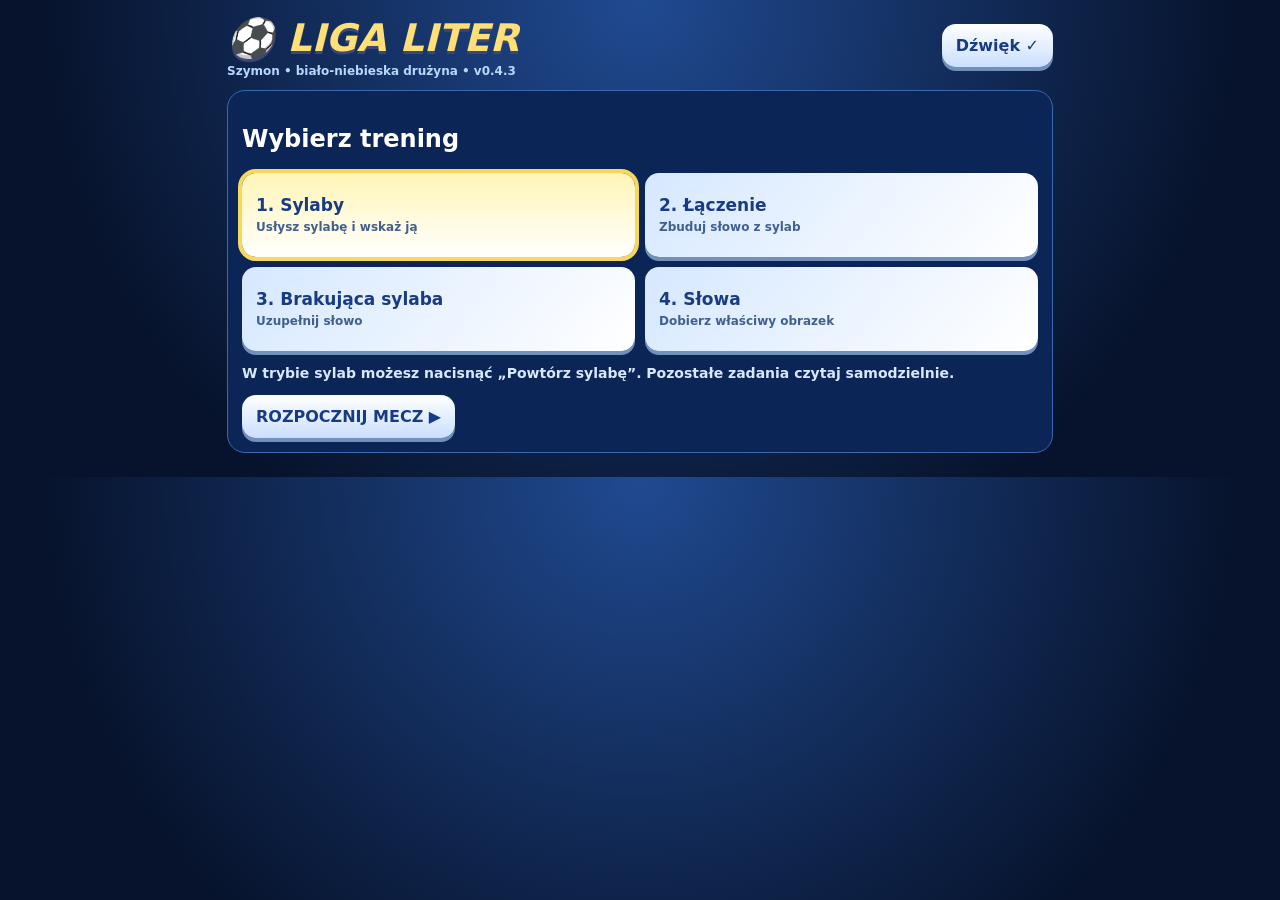
==== commit 8babdbbf: "Play the v0.4.3 kick as four synchronized frames" ====
--- a/index.html
+++ b/index.html
@@ -1,12 +1,11 @@
-<!doctype html><html lang="pl"><head><meta charset="utf-8"><meta name="viewport" content="width=device-width,initial-scale=1"><title>Liga Liter v0.4.2</title><style>*{box-sizing:border-box}body{margin:0;background:radial-gradient(circle at top,#204a91,#07132c 75%);color:white;font:700 16px system-ui,sans-serif}main{max-width:850px;margin:auto;padding:12px}header{display:flex;align-items:center;justify-content:space-between;gap:8px}h1{color:#ffe076;font-size:clamp(24px,6vw,38px);margin:4px 0;font-style:italic;text-shadow:0 3px #3c4777}button{font:inherit;border:0;cursor:pointer;border-radius:14px;padding:12px 14px;background:linear-gradient(#fff,#cbdfff);color:#173c83;box-shadow:0 4px #7190bb}button:disabled{opacity:.6}.small{font-size:12px;color:#b8d7ff}.panel{background:#0b2557;border:1px solid #3b68ae;border-radius:18px;padding:14px;margin:12px 0}.modes{display:grid;grid-template-columns:repeat(2,minmax(0,1fr));gap:10px}.mode{min-height:84px;text-align:left;background:linear-gradient(130deg,#d6e8ff,#fff);font-size:17px}.mode small{display:block;font-size:12px;color:#41608e;margin-top:5px}.mode.selected{outline:4px solid #f7d85d;background:linear-gradient(#fff5b5,#fff)}.field{position:relative;aspect-ratio:2.05;background:linear-gradient(#0002,#0003),url(stadium.webp) center/cover;border:3px solid #b6d8ff;border-radius:18px;overflow:hidden;isolation:isolate}.field:after{content:'';position:absolute;bottom:0;left:0;width:100%;height:35%;background:linear-gradient(transparent,#0a4e2788);pointer-events:none}
-.player{position:absolute;left:17%;bottom:3%;height:52%;width:auto;z-index:3;transform-origin:82% 94%;transition:transform .14s}
-.player.windup{transform:rotate(-9deg)}
-.player.kick{transform:rotate(10deg)}
-.player.celebrate{transform:translateY(-8px)}
-.keeper{position:absolute;left:var(--keeper-x);top:var(--keeper-y);height:var(--keeper-height);width:auto;z-index:2;transform:translate(-50%,-100%);transform-origin:50% 100%;transition:transform .42s ease-out;filter:drop-shadow(0 3px 3px #07142c88)}
-.keeper.dive{transform:translate(calc(-50% + var(--dive-distance)),-100%) rotate(var(--dive-angle))}
+<!doctype html><html lang="pl"><head><meta charset="utf-8"><meta name="viewport" content="width=device-width,initial-scale=1"><title>Liga Liter v0.4.3</title><style>*{box-sizing:border-box}body{margin:0;background:radial-gradient(circle at top,#204a91,#07132c 75%);color:white;font:700 16px system-ui,sans-serif}main{max-width:850px;margin:auto;padding:12px}header{display:flex;align-items:center;justify-content:space-between;gap:8px}h1{color:#ffe076;font-size:clamp(24px,6vw,38px);margin:4px 0;font-style:italic;text-shadow:0 3px #3c4777}button{font:inherit;border:0;cursor:pointer;border-radius:14px;padding:12px 14px;background:linear-gradient(#fff,#cbdfff);color:#173c83;box-shadow:0 4px #7190bb}button:disabled{opacity:.6}.small{font-size:12px;color:#b8d7ff}.panel{background:#0b2557;border:1px solid #3b68ae;border-radius:18px;padding:14px;margin:12px 0}.modes{display:grid;grid-template-columns:repeat(2,minmax(0,1fr));gap:10px}.mode{min-height:84px;text-align:left;background:linear-gradient(130deg,#d6e8ff,#fff);font-size:17px}.mode small{display:block;font-size:12px;color:#41608e;margin-top:5px}.mode.selected{outline:4px solid #f7d85d;background:linear-gradient(#fff5b5,#fff)}.field{position:relative;aspect-ratio:2.05;background:linear-gradient(#0002,#0003),url(stadium.webp) center/cover;border:3px solid #b6d8ff;border-radius:18px;overflow:hidden;isolation:isolate}.field:after{content:'';position:absolute;bottom:0;left:0;width:100%;height:35%;background:linear-gradient(transparent,#0a4e2788);pointer-events:none}
+.player{position:absolute;left:12%;bottom:3%;height:52%;width:auto;z-index:3}
+.kick-frame{position:absolute;left:var(--kick-x);top:var(--kick-y);height:var(--kick-height);width:auto;z-index:3;transform:translate(var(--plant-x),var(--plant-y))}
+.player.celebrate{transform:translateY(-8%);transition:transform .14s}
+.keeper{position:absolute;left:var(--keeper-x);top:var(--keeper-y);height:var(--keeper-height);width:auto;z-index:2;transform:translate(-50%,-100%);transform-origin:50% 100%;filter:drop-shadow(0 3px 3px #07142c88)}
+.keeper.dive{transform:translate(calc(-50% + var(--dive-distance)),-100%) rotate(var(--dive-angle));transition:transform .42s ease-out}
 .ball{position:absolute;left:var(--foot-x);top:var(--foot-y);width:clamp(20px,4vw,36px);aspect-ratio:1;border-radius:50%;background:radial-gradient(circle at 30% 25%,white 0 34%,#1b263a 35% 45%,white 46%);border:2px solid #dce7fa;z-index:5;transform:translate(-50%,-50%)}
-.message{position:absolute;top:15%;width:100%;text-align:center;font-size:clamp(25px,8vw,60px);color:#ffe46b;text-shadow:0 5px 0 #163875,0 0 20px #000;opacity:0;z-index:8;transition:opacity .2s}.message.show{opacity:1}.hud{display:flex;justify-content:space-between;gap:10px;margin:10px 0}.pill{background:#173c7c;padding:9px;border-radius:12px}.task{text-align:center;background:linear-gradient(160deg,#163d80,#0b2354);border:1px solid #507fc1;border-radius:18px;padding:14px;margin-top:10px}.prompt{font-size:clamp(25px,6vw,44px);color:#fff2b0;margin:12px 0;letter-spacing:2px}.answers{display:grid;grid-template-columns:repeat(3,minmax(0,1fr));gap:9px}.answers button{min-height:70px;font-size:clamp(20px,5vw,30px);overflow-wrap:anywhere}.answers button.good{background:#a8f4b3}.answers button.bad{background:#ffaaaa}.instructions{font-size:14px;color:#d8e8ff}.status{min-height:24px;margin:10px 0;color:#ffe076}.controls{display:flex;gap:8px;flex-wrap:wrap;justify-content:center;margin:12px}.controls button{font-size:14px}.progress{height:9px;background:#1c3972;border-radius:12px;overflow:hidden}.progress>div{height:100%;width:0;background:#ffe076;transition:width .3s}.confetti{position:absolute;top:-10px;width:8px;height:14px;z-index:9;animation:fall 1.8s linear forwards}@keyframes fall{to{transform:translate(var(--dx),420px) rotate(600deg);opacity:0}}[hidden]{display:none!important}@media(max-width:520px){main{padding:7px}.field{aspect-ratio:1.75}.player{height:48%}.answers button{min-height:63px;padding:6px}.panel{padding:10px}}</style></head><body><main><header><div><h1>⚽ LIGA LITER</h1><div class="small">Szymon • biało-niebieska drużyna • v0.4.2</div></div><button id="sound">Dźwięk ✓</button></header><section class="panel" id="menu"><h2>Wybierz trening</h2><div class="modes" id="modes"><button class="mode selected" data-mode="syllable">1. Sylaby<small>Usłysz sylabę i wskaż ją</small></button><button class="mode" data-mode="join">2. Łączenie<small>Zbuduj słowo z sylab</small></button><button class="mode" data-mode="missing">3. Brakująca sylaba<small>Uzupełnij słowo</small></button><button class="mode" data-mode="word">4. Słowa<small>Dobierz właściwy obrazek</small></button></div><p class="instructions">W trybie sylab możesz nacisnąć „Powtórz sylabę”. Pozostałe zadania czytaj samodzielnie.</p><button id="start">ROZPOCZNIJ MECZ ▶</button></section><section id="game" hidden><div class="hud"><div class="pill" id="round">ZADANIE 1 / 10</div><div class="pill" id="score">GOLE 0</div></div><div class="progress"><div id="bar"></div></div><div class="field" id="field"><img class="keeper" id="keeper" src="keeper.png" alt="Bramkarz"><img class="player" id="player" src="player.png" width="119" height="247" alt="Piłkarz"><div class="ball" id="ball"></div><div class="message" id="message"></div></div><section class="task"><div class="instructions" id="instruction"></div><div class="prompt" id="prompt"></div><div class="answers" id="answers"></div><div class="status" id="status" aria-live="polite"></div><div class="controls"><button id="repeat" hidden>🔊 Powtórz sylabę</button><button id="next" hidden>Dalej ▶</button><button id="back">Zmień tryb</button></div></section></section></main><script>
+.message{position:absolute;top:15%;width:100%;text-align:center;font-size:clamp(25px,8vw,60px);color:#ffe46b;text-shadow:0 5px 0 #163875,0 0 20px #000;opacity:0;z-index:8}.message.show{opacity:1;transition:opacity .2s}.hud{display:flex;justify-content:space-between;gap:10px;margin:10px 0}.pill{background:#173c7c;padding:9px;border-radius:12px}.task{text-align:center;background:linear-gradient(160deg,#163d80,#0b2354);border:1px solid #507fc1;border-radius:18px;padding:14px;margin-top:10px}.prompt{font-size:clamp(25px,6vw,44px);color:#fff2b0;margin:12px 0;letter-spacing:2px}.answers{display:grid;grid-template-columns:repeat(3,minmax(0,1fr));gap:9px}.answers button{min-height:70px;font-size:clamp(20px,5vw,30px);overflow-wrap:anywhere}.answers button.good{background:#a8f4b3}.answers button.bad{background:#ffaaaa}.instructions{font-size:14px;color:#d8e8ff}.status{min-height:24px;margin:10px 0;color:#ffe076}.controls{display:flex;gap:8px;flex-wrap:wrap;justify-content:center;margin:12px}.controls button{font-size:14px}.progress{height:9px;background:#1c3972;border-radius:12px;overflow:hidden}.progress>div{height:100%;width:0;background:#ffe076;transition:width .3s}.confetti{position:absolute;top:-10px;width:8px;height:14px;z-index:9;animation:fall 1.8s linear forwards}@keyframes fall{to{transform:translate(var(--dx),420px) rotate(600deg);opacity:0}}[hidden]{display:none!important}@media(max-width:520px){main{padding:7px}.field{aspect-ratio:1.75}.player{height:48%}.answers button{min-height:63px;padding:6px}.panel{padding:10px}}</style></head><body><main><header><div><h1>⚽ LIGA LITER</h1><div class="small">Szymon • biało-niebieska drużyna • v0.4.3</div></div><button id="sound">Dźwięk ✓</button></header><section class="panel" id="menu"><h2>Wybierz trening</h2><div class="modes" id="modes"><button class="mode selected" data-mode="syllable">1. Sylaby<small>Usłysz sylabę i wskaż ją</small></button><button class="mode" data-mode="join">2. Łączenie<small>Zbuduj słowo z sylab</small></button><button class="mode" data-mode="missing">3. Brakująca sylaba<small>Uzupełnij słowo</small></button><button class="mode" data-mode="word">4. Słowa<small>Dobierz właściwy obrazek</small></button></div><p class="instructions">W trybie sylab możesz nacisnąć „Powtórz sylabę”. Pozostałe zadania czytaj samodzielnie.</p><button id="start">ROZPOCZNIJ MECZ ▶</button></section><section id="game" hidden><div class="hud"><div class="pill" id="round">ZADANIE 1 / 10</div><div class="pill" id="score">GOLE 0</div></div><div class="progress"><div id="bar"></div></div><div class="field" id="field"><img class="keeper" id="keeper" src="keeper.png" alt="Bramkarz"><img class="player" id="player" src="player.png" width="1197" height="1314" alt="Piłkarz"><div class="ball" id="ball"></div><div class="message" id="message"></div></div><section class="task"><div class="instructions" id="instruction"></div><div class="prompt" id="prompt"></div><div class="answers" id="answers"></div><div class="status" id="status" aria-live="polite"></div><div class="controls"><button id="repeat" hidden>🔊 Powtórz sylabę</button><button id="next" hidden>Dalej ▶</button><button id="back">Zmień tryb</button></div></section></section></main><script>
 const sprites={"run1": "[data-uri]", "run2": "[data-uri]", "run3": "[data-uri]", "kick": "[data-uri]", "joy": "[data-uri]", "diveL": "[data-uri]", "diveR": "[data-uri]", "logo": "[data-uri]", "trophy": "[data-uri]"};
 const $=id=>document.getElementById(id);const shuffle=a=>{a=[...a];for(let i=a.length-1;i>0;i--){const j=Math.floor(Math.random()*(i+1));[a[i],a[j]]=[a[j],a[i]]}return a};
 const SYL=['MA','ME','MI','MO','MU','PA','PE','PI','PO','PU','TA','TE','TI','TO','TU','LA','LE','LI','LO','LU','SA','SE','SI','SO','SU','KA','KE','KI','KO','KU','BA','BE','BI','BO','BU','DA','DE','DI','DO','DU','RA','RE','RI','RO','RU','NA','NE','NI','NO','NU','WA','WE','WI','WO','WU','ZA','ZE','ZI','ZO','ZU'];
@@ -56,6 +55,38 @@
 const field=$('field'), player=$('player'), keeper=$('keeper'), ball=$('ball');
 let sceneVersion=0, shotTarget=null, retryTimer;
 
+// Toe of the extended boot in the original 1197 × 1314 player.png.
+const boot={x:846/1197,y:1164/1314};
+const kickArt={width:543,height:724,contact:{x:341,y:645}};
+// The sole of the planted boot in each PNG's coordinate system.
+const kickFrames=[
+  {x:194,y:688},
+  {x:215,y:702},
+  {x:251,y:693},
+  {x:173,y:704}
+].map(({x,y},index)=>{
+  const image=new Image();
+  image.className='kick-frame';
+  image.alt=player.alt;
+  image.hidden=true;
+  image.style.setProperty('--plant-x',-x/kickArt.width*100+'%');
+  image.style.setProperty('--plant-y',-y/kickArt.height*100+'%');
+  image.src=`kick_${index+1}.png`;
+  field.insertBefore(image,player);
+  return {x,y,image};
+});
+const kicksReady=Promise.all(kickFrames.map(({image})=>image.decode())).then(()=>true,()=>false);
+let visibleKickFrame=null;
+
+function showKickFrame(frame){
+  if(visibleKickFrame)visibleKickFrame.hidden=true;
+  visibleKickFrame=frame?.image??null;
+  player.style.visibility=visibleKickFrame?'hidden':'';
+  if(visibleKickFrame)visibleKickFrame.hidden=false;
+}
+
+const waitForFrame=milliseconds=>new Promise(resolve=>setTimeout(resolve,milliseconds));
+
 // Coordinates measured on stadium.webp, before background-size: cover crops the sides.
 const stadium={
   width:838,height:345,
@@ -79,9 +110,19 @@
   setPixels('--keeper-y',y(stadium.keeper.y));
   setPixels('--keeper-height',stadium.keeper.height*scale);
 
-  // The ball touches the right boot of player.png. The player pivots about this point.
-  setPixels('--foot-x',player.offsetLeft+player.offsetWidth*.82);
-  setPixels('--foot-y',player.offsetTop+player.offsetHeight*.94);
+  const ballRadius=ball.offsetWidth/2;
+  const toeX=player.offsetLeft+player.offsetWidth*boot.x;
+  const toeY=player.offsetTop+player.offsetHeight*boot.y;
+  setPixels('--foot-x',toeX+ballRadius*.9);
+  setPixels('--foot-y',toeY+ballRadius*.15);
+
+  // Align the contact pose with the same ball position used by the idle artwork.
+  const kickHeight=player.offsetHeight*1.04;
+  const kickScale=kickHeight/kickArt.height;
+  const contactPose=kickFrames[2];
+  setPixels('--kick-height',kickHeight);
+  setPixels('--kick-x',toeX+(contactPose.x-kickArt.contact.x)*kickScale);
+  setPixels('--kick-y',toeY+(contactPose.y-kickArt.contact.y)*kickScale);
 
   if(shotTarget){
     const direction=Math.sign(shotTarget.x-stadium.keeper.x);
@@ -118,7 +159,9 @@
   clearTimeout(retryTimer);
   shotTarget=null;
   for(const animation of ball.getAnimations())animation.cancel();
-  player.classList.remove('windup','kick','celebrate');
+  for(const animation of player.getAnimations())animation.cancel();
+  player.classList.remove('celebrate');
+  showKickFrame(null);
   keeper.classList.remove('dive');
   $('message').classList.remove('show');
   field.querySelectorAll('.confetti').forEach(p=>p.remove());
@@ -145,13 +188,20 @@
   const buttons=[...$('answers').children];
   buttons.forEach(answer=>answer.disabled=true);
   button.classList.add(ok?'good':'bad');
-  player.classList.add('windup');
-  await new Promise(resolve=>setTimeout(resolve,160));
+  const hasKickFrames=await kicksReady;
   if(version!==sceneVersion)return;
+  if(hasKickFrames){
+    showKickFrame(kickFrames[0]);
+    await waitForFrame(105);
+    if(version!==sceneVersion)return;
+    showKickFrame(kickFrames[1]);
+    await waitForFrame(120);
+    if(version!==sceneVersion)return;
+    showKickFrame(kickFrames[2]);
+  }
 
   shotTarget=ok?(round%2===0?stadium.rightGoal:stadium.leftGoal):stadium.miss;
   positionScene();
-  player.classList.replace('windup','kick');
   keeper.classList.add('dive');
   fx('kick');
   const flight=ball.animate([
@@ -163,8 +213,15 @@
     },
     {left:'var(--shot-x)',top:'var(--shot-y)',transform:'translate(-50%,-50%) scale(.42)'}
   ],{duration:650,fill:'forwards',easing:'ease-out'});
-  try{await flight.finished}catch{return}
+  const finished=flight.finished.catch(()=>null);
+  if(hasKickFrames){
+    await waitForFrame(85);
+    if(version!==sceneVersion)return;
+    showKickFrame(kickFrames[3]);
+  }
+  await finished;
   if(version!==sceneVersion)return;
+  showKickFrame(null);
 
   const message=$('message');
   message.textContent=ok?'GOOOOL!':'JESZCZE RAZ!';
@@ -172,7 +229,7 @@
   if(ok){
     goals++;
     $('status').textContent='Brawo! Dobra odpowiedź!';
-    player.classList.replace('kick','celebrate');
+    player.classList.add('celebrate');
     fx('goal');
     say('goal');
     confetti();
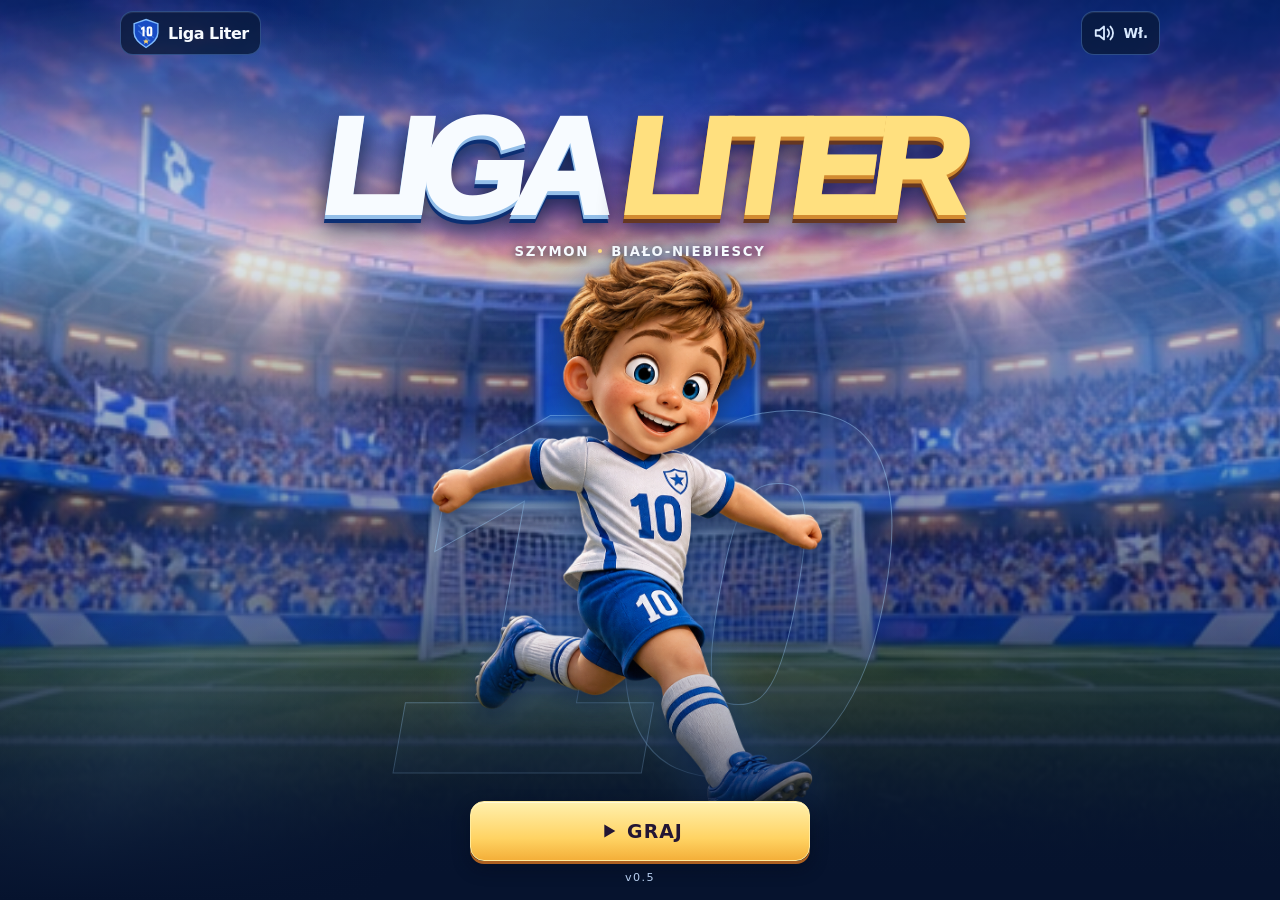
==== commit 2af049b1: "Build the Liga Liter v0.5 arcade experience" ====
--- a/index.html
+++ b/index.html
@@ -1,251 +1,168 @@
-<!doctype html><html lang="pl"><head><meta charset="utf-8"><meta name="viewport" content="width=device-width,initial-scale=1"><title>Liga Liter v0.4.3</title><style>*{box-sizing:border-box}body{margin:0;background:radial-gradient(circle at top,#204a91,#07132c 75%);color:white;font:700 16px system-ui,sans-serif}main{max-width:850px;margin:auto;padding:12px}header{display:flex;align-items:center;justify-content:space-between;gap:8px}h1{color:#ffe076;font-size:clamp(24px,6vw,38px);margin:4px 0;font-style:italic;text-shadow:0 3px #3c4777}button{font:inherit;border:0;cursor:pointer;border-radius:14px;padding:12px 14px;background:linear-gradient(#fff,#cbdfff);color:#173c83;box-shadow:0 4px #7190bb}button:disabled{opacity:.6}.small{font-size:12px;color:#b8d7ff}.panel{background:#0b2557;border:1px solid #3b68ae;border-radius:18px;padding:14px;margin:12px 0}.modes{display:grid;grid-template-columns:repeat(2,minmax(0,1fr));gap:10px}.mode{min-height:84px;text-align:left;background:linear-gradient(130deg,#d6e8ff,#fff);font-size:17px}.mode small{display:block;font-size:12px;color:#41608e;margin-top:5px}.mode.selected{outline:4px solid #f7d85d;background:linear-gradient(#fff5b5,#fff)}.field{position:relative;aspect-ratio:2.05;background:linear-gradient(#0002,#0003),url(stadium.webp) center/cover;border:3px solid #b6d8ff;border-radius:18px;overflow:hidden;isolation:isolate}.field:after{content:'';position:absolute;bottom:0;left:0;width:100%;height:35%;background:linear-gradient(transparent,#0a4e2788);pointer-events:none}
-.player{position:absolute;left:12%;bottom:3%;height:52%;width:auto;z-index:3}
-.kick-frame{position:absolute;left:var(--kick-x);top:var(--kick-y);height:var(--kick-height);width:auto;z-index:3;transform:translate(var(--plant-x),var(--plant-y))}
-.player.celebrate{transform:translateY(-8%);transition:transform .14s}
-.keeper{position:absolute;left:var(--keeper-x);top:var(--keeper-y);height:var(--keeper-height);width:auto;z-index:2;transform:translate(-50%,-100%);transform-origin:50% 100%;filter:drop-shadow(0 3px 3px #07142c88)}
-.keeper.dive{transform:translate(calc(-50% + var(--dive-distance)),-100%) rotate(var(--dive-angle));transition:transform .42s ease-out}
-.ball{position:absolute;left:var(--foot-x);top:var(--foot-y);width:clamp(20px,4vw,36px);aspect-ratio:1;border-radius:50%;background:radial-gradient(circle at 30% 25%,white 0 34%,#1b263a 35% 45%,white 46%);border:2px solid #dce7fa;z-index:5;transform:translate(-50%,-50%)}
-.message{position:absolute;top:15%;width:100%;text-align:center;font-size:clamp(25px,8vw,60px);color:#ffe46b;text-shadow:0 5px 0 #163875,0 0 20px #000;opacity:0;z-index:8}.message.show{opacity:1;transition:opacity .2s}.hud{display:flex;justify-content:space-between;gap:10px;margin:10px 0}.pill{background:#173c7c;padding:9px;border-radius:12px}.task{text-align:center;background:linear-gradient(160deg,#163d80,#0b2354);border:1px solid #507fc1;border-radius:18px;padding:14px;margin-top:10px}.prompt{font-size:clamp(25px,6vw,44px);color:#fff2b0;margin:12px 0;letter-spacing:2px}.answers{display:grid;grid-template-columns:repeat(3,minmax(0,1fr));gap:9px}.answers button{min-height:70px;font-size:clamp(20px,5vw,30px);overflow-wrap:anywhere}.answers button.good{background:#a8f4b3}.answers button.bad{background:#ffaaaa}.instructions{font-size:14px;color:#d8e8ff}.status{min-height:24px;margin:10px 0;color:#ffe076}.controls{display:flex;gap:8px;flex-wrap:wrap;justify-content:center;margin:12px}.controls button{font-size:14px}.progress{height:9px;background:#1c3972;border-radius:12px;overflow:hidden}.progress>div{height:100%;width:0;background:#ffe076;transition:width .3s}.confetti{position:absolute;top:-10px;width:8px;height:14px;z-index:9;animation:fall 1.8s linear forwards}@keyframes fall{to{transform:translate(var(--dx),420px) rotate(600deg);opacity:0}}[hidden]{display:none!important}@media(max-width:520px){main{padding:7px}.field{aspect-ratio:1.75}.player{height:48%}.answers button{min-height:63px;padding:6px}.panel{padding:10px}}</style></head><body><main><header><div><h1>⚽ LIGA LITER</h1><div class="small">Szymon • biało-niebieska drużyna • v0.4.3</div></div><button id="sound">Dźwięk ✓</button></header><section class="panel" id="menu"><h2>Wybierz trening</h2><div class="modes" id="modes"><button class="mode selected" data-mode="syllable">1. Sylaby<small>Usłysz sylabę i wskaż ją</small></button><button class="mode" data-mode="join">2. Łączenie<small>Zbuduj słowo z sylab</small></button><button class="mode" data-mode="missing">3. Brakująca sylaba<small>Uzupełnij słowo</small></button><button class="mode" data-mode="word">4. Słowa<small>Dobierz właściwy obrazek</small></button></div><p class="instructions">W trybie sylab możesz nacisnąć „Powtórz sylabę”. Pozostałe zadania czytaj samodzielnie.</p><button id="start">ROZPOCZNIJ MECZ ▶</button></section><section id="game" hidden><div class="hud"><div class="pill" id="round">ZADANIE 1 / 10</div><div class="pill" id="score">GOLE 0</div></div><div class="progress"><div id="bar"></div></div><div class="field" id="field"><img class="keeper" id="keeper" src="keeper.png" alt="Bramkarz"><img class="player" id="player" src="player.png" width="1197" height="1314" alt="Piłkarz"><div class="ball" id="ball"></div><div class="message" id="message"></div></div><section class="task"><div class="instructions" id="instruction"></div><div class="prompt" id="prompt"></div><div class="answers" id="answers"></div><div class="status" id="status" aria-live="polite"></div><div class="controls"><button id="repeat" hidden>🔊 Powtórz sylabę</button><button id="next" hidden>Dalej ▶</button><button id="back">Zmień tryb</button></div></section></section></main><script>
-const sprites={"run1": "[data-uri]", "run2": "[data-uri]", "run3": "[data-uri]", "kick": "[data-uri]", "joy": "[data-uri]", "diveL": "[data-uri]", "diveR": "[data-uri]", "logo": "[data-uri]", "trophy": "[data-uri]"};
-const $=id=>document.getElementById(id);const shuffle=a=>{a=[...a];for(let i=a.length-1;i>0;i--){const j=Math.floor(Math.random()*(i+1));[a[i],a[j]]=[a[j],a[i]]}return a};
-const SYL=['MA','ME','MI','MO','MU','PA','PE','PI','PO','PU','TA','TE','TI','TO','TU','LA','LE','LI','LO','LU','SA','SE','SI','SO','SU','KA','KE','KI','KO','KU','BA','BE','BI','BO','BU','DA','DE','DI','DO','DU','RA','RE','RI','RO','RU','NA','NE','NI','NO','NU','WA','WE','WI','WO','WU','ZA','ZE','ZI','ZO','ZU'];
-const ITEMS=[['MAMA',['MA','MA'],'👩'],['TATA',['TA','TA'],'👨'],['LALA',['LA','LA'],'🪆'],['WODA',['WO','DA'],'💧'],['RYBA',['RY','BA'],'🐟'],['SOWA',['SO','WA'],'🦉'],['MAPA',['MA','PA'],'🗺️'],['RAMA',['RA','MA'],'🖼️'],['KAWA',['KA','WA'],'☕'],['KURA',['KU','RA'],'🐔'],['KOZA',['KO','ZA'],'🐐'],['NOGA',['NO','GA'],'🦵'],['RĘKA',['RĘ','KA'],'✋'],['BUDA',['BU','DA'],'🏠'],['TAMA',['TA','MA'],'🌊'],['LATO',['LA','TO'],'☀️'],['ZIMA',['ZI','MA'],'❄️'],['MOTYL',['MO','TYL'],'🦋'],['KOTEK',['KO','TEK'],'🐱'],['DOMEK',['DO','MEK'],'🏡'],['PIŁKA',['PIŁ','KA'],'⚽'],['AUTO',['AU','TO'],'🚗'],['ROWER',['RO','WER'],'🚲'],['KOTEK',['KO','TEK'],'🐈']];
-const WORDS=[['KOT','🐱'],['DOM','🏠'],['LAS','🌲'],['PIŁKA','⚽'],['AUTO','🚗'],['RYBA','🐟'],['SOWA','🦉'],['MAPA','🗺️'],['RAK','🦞'],['ROWER','🚲'],['BUT','👟'],['NOS','👃'],['OKO','👁️'],['POMIDOR','🍅'],['KURA','🐔'],['KOZA','🐐'],['MOTYL','🦋'],['WODA','💧']];
-let mode='syllable',round=0,goals=0,deck=[],task=null,busy=false,muted=false,clips={},last={},token=0,audio=new Audio(),ctx=null,attempts={};audio.preload='auto';
-fetch('commentator_timings.json').then(r=>{if(!r.ok)throw Error();return r.json()}).then(j=>{for(const c of Object.values(j)){(clips[c.event]??=[]).push(c)}}).catch(()=>{});
-function stop(){
-  token++;
-  audio.pause();
-  audio.ontimeupdate=audio.onloadedmetadata=audio.onended=audio.onerror=null;
-  window.speechSynthesis?.cancel();
-}
-function say(event, afterClip){
-  stop();
-  const pool=clips[event]||[];
-  if(muted||!pool.length){afterClip?.();return}
-  const choices=pool.filter(c=>c!==last[event]);
-  const clip=shuffle(choices.length?choices:pool)[0];
-  last[event]=clip;
-  const playbackToken=token;
+<!doctype html>
+<html lang="pl">
+<head>
+  <meta charset="utf-8">
+  <meta name="viewport" content="width=device-width, initial-scale=1">
+  <meta name="theme-color" content="#06132e">
+  <title>Liga Liter v0.5</title>
+  <link rel="stylesheet" href="styles.css">
+  <script src="game.js" defer></script>
+</head>
+<body>
+  <svg class="icon-library" xmlns="http://www.w3.org/2000/svg" aria-hidden="true">
+    <symbol id="icon-shield" viewBox="0 0 40 44">
+      <path d="M20 2 37 8v13c0 9-7 15-17 21C10 36 3 30 3 21V8Z" fill="#174bc4" stroke="#82bdff" stroke-width="2"/>
+      <path d="m9 10 22 18M9 18l17 15" stroke="#78b4ff" stroke-width="2" opacity=".4"/>
+      <path d="M18 14v12h-3V16l-2 1v-3l3-2h2Zm6-2h2c2 0 3 1 3 3v8c0 2-1 3-3 3h-2c-2 0-3-1-3-3v-8c0-2 1-3 3-3Zm0 3v8h2v-8Z" fill="#fff"/>
+      <path d="m20 29 1 3h3l-2 2 1 3-3-2-3 2 1-3-2-2h3Z" fill="#ffd76d"/>
+    </symbol>
+    <symbol id="icon-sound" viewBox="0 0 24 24">
+      <path d="M3 9h4l5-4v14l-5-4H3zM16 8a6 6 0 0 1 0 8m3-11a10 10 0 0 1 0 14"/>
+    </symbol>
+    <symbol id="icon-mute" viewBox="0 0 24 24">
+      <path d="M3 9h4l5-4v14l-5-4H3zM16 10l5 5m0-5-5 5"/>
+    </symbol>
+    <symbol id="icon-arrow" viewBox="0 0 24 24"><path d="M5 12h14m-6-6 6 6-6 6"/></symbol>
+    <symbol id="icon-play" viewBox="0 0 24 24"><path d="m8 5 12 7-12 7z" fill="currentColor" stroke="none"/></symbol>
+    <symbol id="icon-star" viewBox="0 0 24 24"><path d="m12 2 3 6 7 1-5 5 1 7-6-3-6 3 1-7-5-5 7-1z"/></symbol>
+    <symbol id="icon-listen" viewBox="0 0 64 64">
+      <path d="M13 35v-8a19 19 0 0 1 38 0v8M21 17a15 15 0 0 1 22 0" stroke="currentColor" stroke-width="4" fill="none" stroke-linecap="round"/>
+      <rect x="10" y="31" width="12" height="18" rx="5" fill="currentColor"/><rect x="42" y="31" width="12" height="18" rx="5" fill="currentColor"/>
+      <path d="M27 42h10m-7 5h4" stroke="#fff3b2" stroke-width="2" stroke-linecap="round"/>
+    </symbol>
+    <symbol id="icon-join" viewBox="0 0 64 64">
+      <path d="M14 27h14a4 4 0 0 1 0 8h-5m18-6h9a7 7 0 1 1 0 14h-9M24 36v6a7 7 0 0 1-7 7h-4a7 7 0 0 1-7-7V25a7 7 0 0 1 7-7h11m16 0v7" fill="none" stroke="currentColor" stroke-width="5" stroke-linecap="round"/>
+      <path d="m40 9 2 5 5 2-5 2-2 5-2-5-5-2 5-2z" fill="#fff3b2"/>
+    </symbol>
+    <symbol id="icon-missing" viewBox="0 0 64 64">
+      <rect x="9" y="17" width="46" height="34" rx="8" fill="none" stroke="currentColor" stroke-width="4" stroke-dasharray="6 6"/>
+      <path d="M24 27c0-10 18-10 18 0 0 7-10 6-10 12" fill="none" stroke="currentColor" stroke-width="5" stroke-linecap="round"/>
+      <circle cx="32" cy="45" r="2.5" fill="#fff3b2"/>
+    </symbol>
+    <symbol id="icon-read" viewBox="0 0 64 64">
+      <path d="M32 22c-7-6-14-8-24-6v30c10-2 17 0 24 6 7-6 14-8 24-6V16c-10-2-17 0-24 6zm0 1v28" fill="none" stroke="currentColor" stroke-width="4" stroke-linejoin="round"/>
+      <path d="M15 26c4 0 7 1 10 3m-10 5c4 0 7 1 10 3m14-8c3-2 6-3 10-3m-10 11c3-2 6-3 10-3" fill="none" stroke="#fff3b2" stroke-width="2.5" stroke-linecap="round"/>
+    </symbol>
+  </svg>
 
-  function finish(){
-    if(playbackToken!==token)return;
-    stop();
-    afterClip?.();
-  }
-  function play(){
-    if(playbackToken!==token)return;
-    try{
-      audio.currentTime=clip.start;
-      audio.ontimeupdate=()=>{if(audio.currentTime>=clip.end)finish()};
-      audio.play().catch(finish);
-    }catch{finish()}
-  }
+  <main class="app">
+    <header class="topbar">
+      <button class="brand" id="home" type="button" aria-label="Liga Liter, strona startowa">
+        <svg viewBox="0 0 40 44" aria-hidden="true"><use href="#icon-shield"/></svg>
+        <span>Liga Liter</span>
+      </button>
+      <button class="sound" id="sound" type="button" aria-label="Dźwięk" aria-pressed="true">
+        <svg class="ui-icon" aria-hidden="true"><use href="#icon-sound"/></svg><span>Wł.</span>
+      </button>
+    </header>
 
-  audio.onended=audio.onerror=finish;
-  if(!audio.src.endsWith('/'+clip.file)){
-    audio.onloadedmetadata=play;
-    audio.src=clip.file;
-  }else if(audio.readyState>=1)play();
-  else audio.onloadedmetadata=play;
-}
-function fx(kind){if(muted)return;try{ctx??=new(window.AudioContext||window.webkitAudioContext)();ctx.resume();const o=ctx.createOscillator(),g=ctx.createGain(),t=ctx.currentTime;o.type='triangle';o.frequency.setValueAtTime(kind==='goal'?650:160,t);o.frequency.exponentialRampToValueAtTime(kind==='goal'?1100:50,t+.2);g.gain.setValueAtTime(.09,t);g.gain.exponentialRampToValueAtTime(.001,t+.27);o.connect(g);g.connect(ctx.destination);o.start();o.stop(t+.28)}catch(e){}}
-$('sound').onclick=()=>{muted=!muted;$('sound').textContent=muted?'Dźwięk ×':'Dźwięk ✓';if(muted)stop()};document.querySelectorAll('[data-mode]').forEach(b=>b.onclick=()=>{mode=b.dataset.mode;document.querySelectorAll('[data-mode]').forEach(x=>x.classList.toggle('selected',x===b))});
-function makeDeck(){if(mode==='syllable')return shuffle(SYL).slice(0,10).map(x=>({kind:mode,target:x}));if(mode==='word')return shuffle(WORDS).slice(0,10).map(x=>({kind:mode,target:x[0],icon:x[1]}));return shuffle(ITEMS.filter((x,i,a)=>a.findIndex(y=>y[0]===x[0])===i)).slice(0,10).map(x=>({kind:mode,target:x[0],parts:x[1],icon:x[2]}))}
-const field=$('field'), player=$('player'), keeper=$('keeper'), ball=$('ball');
-let sceneVersion=0, shotTarget=null, retryTimer;
+    <section class="welcome" id="welcome" aria-labelledby="welcome-title">
+      <div class="welcome-art" aria-hidden="true">
+        <div class="hero-lights"></div>
+        <div class="hero-number">10</div>
+        <img class="hero-player" src="player.png" width="1197" height="1314" alt="">
+      </div>
+      <div class="welcome-content">
+        <h1 id="welcome-title" class="wordmark"><span>LIGA</span> <span>LITER</span></h1>
+        <p class="hero-caption">Szymon <span></span> Biało-niebiescy</p>
+      </div>
+      <div class="welcome-actions">
+        <button class="action action--gold" id="start" type="button"><svg class="ui-icon" aria-hidden="true"><use href="#icon-play"/></svg> GRAJ</button>
+        <small class="version">v0.5</small>
+      </div>
+    </section>
 
-// Toe of the extended boot in the original 1197 × 1314 player.png.
-const boot={x:846/1197,y:1164/1314};
-const kickArt={width:543,height:724,contact:{x:341,y:645}};
-// The sole of the planted boot in each PNG's coordinate system.
-const kickFrames=[
-  {x:194,y:688},
-  {x:215,y:702},
-  {x:251,y:693},
-  {x:173,y:704}
-].map(({x,y},index)=>{
-  const image=new Image();
-  image.className='kick-frame';
-  image.alt=player.alt;
-  image.hidden=true;
-  image.style.setProperty('--plant-x',-x/kickArt.width*100+'%');
-  image.style.setProperty('--plant-y',-y/kickArt.height*100+'%');
-  image.src=`kick_${index+1}.png`;
-  field.insertBefore(image,player);
-  return {x,y,image};
-});
-const kicksReady=Promise.all(kickFrames.map(({image})=>image.decode())).then(()=>true,()=>false);
-let visibleKickFrame=null;
+    <section id="menu" class="training screen" aria-labelledby="training-title" hidden>
+      <div class="training-header">
+        <h1 id="training-title" tabindex="-1">Wybierz<br><em>trening</em></h1>
+      </div>
+      <div class="modes">
+        <button class="mode mode--listen" data-mode="syllable" type="button">
+          <svg aria-hidden="true" viewBox="0 0 64 64"><use href="#icon-listen"/></svg>
+          <strong>Słucham sylab</strong><small>Wskaż usłyszaną sylabę</small>
+        </button>
+        <button class="mode mode--join" data-mode="join" type="button">
+          <svg aria-hidden="true" viewBox="0 0 64 64"><use href="#icon-join"/></svg>
+          <strong>Łączę sylaby</strong><small>Zbuduj słowo</small>
+        </button>
+        <button class="mode mode--missing" data-mode="missing" type="button">
+          <svg aria-hidden="true" viewBox="0 0 64 64"><use href="#icon-missing"/></svg>
+          <strong>Brakująca sylaba</strong><small>Uzupełnij słowo</small>
+        </button>
+        <button class="mode mode--read" data-mode="word" type="button">
+          <svg aria-hidden="true" viewBox="0 0 64 64"><use href="#icon-read"/></svg>
+          <strong>Czytam słowa</strong><small>Wybierz ilustrację</small>
+        </button>
+      </div>
+    </section>
 
-function showKickFrame(frame){
-  if(visibleKickFrame)visibleKickFrame.hidden=true;
-  visibleKickFrame=frame?.image??null;
-  player.style.visibility=visibleKickFrame?'hidden':'';
-  if(visibleKickFrame)visibleKickFrame.hidden=false;
-}
+    <section id="game" class="match screen" aria-label="Mecz" hidden>
+      <div class="scoreboard">
+        <div class="scoreboard-top">
+          <div class="team">
+            <svg viewBox="0 0 40 44" aria-hidden="true"><use href="#icon-shield"/></svg>
+            <div><strong>SZYMON</strong><span id="round">ZADANIE 1 / 10</span></div>
+          </div>
+          <span class="score" id="score">GOLE 0</span>
+        </div>
+        <div class="progress" id="progress" role="progressbar" aria-label="Postęp meczu" aria-valuemin="0" aria-valuemax="10" aria-valuenow="0"><div id="bar"></div></div>
+      </div>
 
-const waitForFrame=milliseconds=>new Promise(resolve=>setTimeout(resolve,milliseconds));
+      <div class="field" id="field">
+        <div class="crowd" aria-hidden="true"></div>
+        <div class="stadium-flash" aria-hidden="true"></div>
+        <img class="keeper" id="keeper" src="keeper.png" alt="Bramkarz">
+        <img class="player" id="player" src="player.png" width="1197" height="1314" alt="Piłkarz">
+        <div class="ball" id="ball" aria-hidden="true"></div>
+        <div class="message" id="message" aria-hidden="true"></div>
+      </div>
 
-// Coordinates measured on stadium.webp, before background-size: cover crops the sides.
-const stadium={
-  width:838,height:345,
-  keeper:{x:421,y:263,height:70},
-  leftGoal:{x:351,y:220},
-  rightGoal:{x:492,y:220},
-  miss:{x:317,y:231}
-};
+      <div class="task">
+        <p class="instruction" id="instruction"></p>
+        <div class="prompt" id="prompt"></div>
+        <div class="answers" id="answers"></div>
+        <p class="status" id="status" role="status"></p>
+        <div class="task-controls">
+          <button class="action action--quiet" id="repeat" type="button" hidden><svg class="ui-icon" aria-hidden="true"><use href="#icon-sound"/></svg> Powtórz sylabę</button>
+          <button class="action action--gold" id="next" type="button" hidden><span id="next-label">Dalej</span> <svg class="ui-icon" aria-hidden="true"><use href="#icon-arrow"/></svg></button>
+        </div>
+      </div>
+      <button class="text-button" id="back" type="button">Zmień trening</button>
+    </section>
 
-function positionScene(){
-  const width=field.clientWidth, height=field.clientHeight;
-  if(!width||!height)return;
-  const scale=Math.max(width/stadium.width,height/stadium.height);
-  const left=(width-stadium.width*scale)/2;
-  const top=(height-stadium.height*scale)/2;
-  const x=coordinate=>left+coordinate*scale;
-  const y=coordinate=>top+coordinate*scale;
-  const setPixels=(name,value)=>field.style.setProperty(name,value+'px');
-
-  setPixels('--keeper-x',x(stadium.keeper.x));
-  setPixels('--keeper-y',y(stadium.keeper.y));
-  setPixels('--keeper-height',stadium.keeper.height*scale);
-
-  const ballRadius=ball.offsetWidth/2;
-  const toeX=player.offsetLeft+player.offsetWidth*boot.x;
-  const toeY=player.offsetTop+player.offsetHeight*boot.y;
-  setPixels('--foot-x',toeX+ballRadius*.9);
-  setPixels('--foot-y',toeY+ballRadius*.15);
-
-  // Align the contact pose with the same ball position used by the idle artwork.
-  const kickHeight=player.offsetHeight*1.04;
-  const kickScale=kickHeight/kickArt.height;
-  const contactPose=kickFrames[2];
-  setPixels('--kick-height',kickHeight);
-  setPixels('--kick-x',toeX+(contactPose.x-kickArt.contact.x)*kickScale);
-  setPixels('--kick-y',toeY+(contactPose.y-kickArt.contact.y)*kickScale);
-
-  if(shotTarget){
-    const direction=Math.sign(shotTarget.x-stadium.keeper.x);
-    setPixels('--shot-x',x(shotTarget.x));
-    setPixels('--shot-y',y(shotTarget.y));
-    setPixels('--shot-rise',16*scale);
-    setPixels('--dive-distance',17*scale*direction);
-    field.style.setProperty('--dive-angle',28*direction+'deg');
-  }
-}
-
-new ResizeObserver(positionScene).observe(field);
-player.addEventListener('load',positionScene);
-
-function start(){
-  round=goals=0;
-  attempts={};
-  deck=makeDeck();
-  $('menu').hidden=true;
-  $('game').hidden=false;
-  render(false);
-  say('welcome',announceTask);
-}
-$('start').onclick=start;
-$('back').onclick=()=>{
-  stop();
-  clearScene();
-  $('game').hidden=true;
-  $('menu').hidden=false;
-};
-
-function clearScene(){
-  sceneVersion++;
-  clearTimeout(retryTimer);
-  shotTarget=null;
-  for(const animation of ball.getAnimations())animation.cancel();
-  for(const animation of player.getAnimations())animation.cancel();
-  player.classList.remove('celebrate');
-  showKickFrame(null);
-  keeper.classList.remove('dive');
-  $('message').classList.remove('show');
-  field.querySelectorAll('.confetti').forEach(p=>p.remove());
-  positionScene();
-}
-function scoreboard(){$('round').textContent=`ZADANIE ${Math.min(round+1,10)} / 10`;$('score').textContent=`GOLE ${goals}`;$('bar').style.width=round*10+'%'}
-function render(announce=true){busy=false;clearScene();scoreboard();$('next').hidden=true;$('repeat').hidden=true;$('answers').replaceChildren();$('status').textContent='';if(round>=10){$('instruction').textContent='Koniec meczu!';$('prompt').textContent='🏆 BRAWO, SZYMON!';$('next').textContent='Nowy mecz';$('next').hidden=false;$('bar').style.width='100%';say('victory');return}task=deck[round];let opts=[],answer='',label='';if(mode==='syllable'){answer=task.target;opts=[answer,...shuffle(SYL.filter(x=>x!==answer)).slice(0,2)];$('instruction').textContent='Posłuchaj sylaby i wybierz ją';$('prompt').textContent='🔊 ?';$('repeat').hidden=false;}
-else if(mode==='join'){answer=task.parts[1];opts=[answer,...shuffle([...new Set([...SYL,...ITEMS.flatMap(x=>x[1])])].filter(x=>x!==answer&&x.length===answer.length)).slice(0,2)];$('instruction').textContent='Wybierz drugą sylabę, aby powstało słowo';$('prompt').textContent=task.parts[0]+' + ? = ...';}
-else if(mode==='missing'){const missing=Math.random()<.5?0:1;task.missing=missing;answer=task.parts[missing];opts=[answer,...shuffle([...new Set([...SYL,...ITEMS.flatMap(x=>x[1])])].filter(x=>x!==answer&&x.length===answer.length)).slice(0,2)];$('instruction').textContent='Uzupełnij brakującą sylabę';$('prompt').textContent=task.parts.map((x,i)=>i===missing?'__':x).join(' + ')+'   '+task.icon;}
-else{answer=task.target;opts=[task,...shuffle(WORDS.filter(x=>x[0]!==answer)).slice(0,2).map(x=>({target:x[0],icon:x[1]}))];$('instruction').textContent='Przeczytaj słowo i wskaż obrazek';$('prompt').textContent=answer;}
-shuffle(opts).forEach(x=>{const b=document.createElement('button');const val=mode==='word'?(Array.isArray(x)?x[0]:x.target):x;b.textContent=mode==='word'?(Array.isArray(x)?x[1]:x.icon):val;b.setAttribute('aria-label',mode==='word'?val:('Sylaba '+val));b.onclick=()=>choose(val===answer,b);$('answers').append(b)});if(announce)announceTask();}
-function announceTask(){
-  if(mode==='syllable')speakSyllable();
-  else say(({join:'join_syllables',missing:'missing_syllable',word:'choose_image'})[mode]);
-}
-function speakSyllable(){if(muted)return;stop();if('speechSynthesis' in window){const u=new SpeechSynthesisUtterance(task.target.toLowerCase());u.lang='pl-PL';u.rate=.78;u.pitch=1.05;speechSynthesis.speak(u)}else $('status').textContent='Odczytaj sylabę: '+task.target}
-$('repeat').onclick=speakSyllable;
-function confetti(){for(let i=0;i<24;i++){const p=document.createElement('i');p.className='confetti';p.style.left=Math.random()*100+'%';p.style.background=['#fff','#358aff','#ffe177'][i%3];p.style.setProperty('--dx',(Math.random()*150-75)+'px');$('field').append(p);setTimeout(()=>p.remove(),1900)}}
-async function choose(ok,button){
-  if(busy)return;
-  busy=true;
-  stop();
-  const version=sceneVersion;
-  const buttons=[...$('answers').children];
-  buttons.forEach(answer=>answer.disabled=true);
-  button.classList.add(ok?'good':'bad');
-  const hasKickFrames=await kicksReady;
-  if(version!==sceneVersion)return;
-  if(hasKickFrames){
-    showKickFrame(kickFrames[0]);
-    await waitForFrame(105);
-    if(version!==sceneVersion)return;
-    showKickFrame(kickFrames[1]);
-    await waitForFrame(120);
-    if(version!==sceneVersion)return;
-    showKickFrame(kickFrames[2]);
-  }
-
-  shotTarget=ok?(round%2===0?stadium.rightGoal:stadium.leftGoal):stadium.miss;
-  positionScene();
-  keeper.classList.add('dive');
-  fx('kick');
-  const flight=ball.animate([
-    {left:'var(--foot-x)',top:'var(--foot-y)',transform:'translate(-50%,-50%) scale(1)'},
-    {
-      left:'calc((var(--foot-x) + var(--shot-x)) / 2)',
-      top:'calc((var(--foot-y) + var(--shot-y)) / 2 - var(--shot-rise))',
-      transform:'translate(-50%,-50%) scale(.62)'
-    },
-    {left:'var(--shot-x)',top:'var(--shot-y)',transform:'translate(-50%,-50%) scale(.42)'}
-  ],{duration:650,fill:'forwards',easing:'ease-out'});
-  const finished=flight.finished.catch(()=>null);
-  if(hasKickFrames){
-    await waitForFrame(85);
-    if(version!==sceneVersion)return;
-    showKickFrame(kickFrames[3]);
-  }
-  await finished;
-  if(version!==sceneVersion)return;
-  showKickFrame(null);
-
-  const message=$('message');
-  message.textContent=ok?'GOOOOL!':'JESZCZE RAZ!';
-  message.classList.add('show');
-  if(ok){
-    goals++;
-    $('status').textContent='Brawo! Dobra odpowiedź!';
-    player.classList.add('celebrate');
-    fx('goal');
-    say('goal');
-    confetti();
-    $('next').textContent='Dalej ▶';
-    $('next').hidden=false;
-    scoreboard();
-  }else{
-    $('status').textContent='Spróbuj ponownie — dasz radę!';
-    say('retry');
-    retryTimer=setTimeout(()=>{
-      clearScene();
-      buttons.forEach(answer=>answer.disabled=false);
-      button.classList.remove('bad');
-      busy=false;
-    },1150);
-  }
-}
-$('next').onclick=()=>{if(round>=10){start();return}round++;render()};
-</script></body></html>
+    <section id="summary" class="summary screen" aria-labelledby="summary-title" hidden>
+      <div class="summary-art">
+        <svg class="trophy" viewBox="0 0 240 240" aria-hidden="true">
+          <defs>
+            <linearGradient id="cup-gold" x2="1" y2=".65" gradientUnits="objectBoundingBox">
+              <stop stop-color="#ffe895"/><stop offset=".32" stop-color="#ffcd58"/><stop offset=".66" stop-color="#bf7017"/><stop offset="1" stop-color="#ffdb71"/>
+            </linearGradient>
+            <linearGradient id="trophy-base" x2=".85" y2="1" gradientUnits="objectBoundingBox">
+              <stop stop-color="#3564c8"/><stop offset="1" stop-color="#091a43"/>
+            </linearGradient>
+          </defs>
+          <ellipse cx="120" cy="218" rx="70" ry="11" fill="#0a1538" opacity=".55"/>
+          <path d="M64 53H29c0 38 18 61 51 63m96-63h35c0 38-18 61-51 63" stroke="url(#cup-gold)" stroke-width="11" fill="none"/>
+          <path d="M111 137h18v37h-18zM92 184c0-8 8-13 18-13h20c10 0 18 5 18 13Z" fill="url(#cup-gold)"/>
+          <path d="M58 44h124v24c0 50-30 80-62 80S58 118 58 68Z" fill="url(#cup-gold)" stroke="#ffd66b" stroke-width="2"/>
+          <path d="M58 44h124" stroke="#fff1ad" stroke-width="7" stroke-linecap="round"/>
+          <path d="M76 61v12c0 21 8 37 18 46" fill="none" stroke="#fff0a9" stroke-width="4" stroke-linecap="round" opacity=".7"/>
+          <path d="m120 66 8 17 19 3-14 13 3 18-16-9-16 9 3-18-14-13 19-3Z" fill="#fff1b1" stroke="#b97719" stroke-width="2"/>
+          <path d="M83 183h74l11 24H72z" fill="url(#trophy-base)" stroke="#6ca8ff" stroke-width="2"/>
+          <path d="M106 191h28v8h-28z" fill="#f9c54d"/>
+        </svg>
+      </div>
+      <h1 id="summary-title" tabindex="-1">Brawo, Szymon!</h1>
+      <p class="final-score" id="final-score"></p>
+      <div class="stars" id="stars" role="img">
+        <svg aria-hidden="true"><use href="#icon-star"/></svg>
+        <svg aria-hidden="true"><use href="#icon-star"/></svg>
+        <svg aria-hidden="true"><use href="#icon-star"/></svg>
+      </div>
+      <p class="first-try" id="first-try"></p>
+      <button class="action action--gold" id="replay" type="button"><svg class="ui-icon" aria-hidden="true"><use href="#icon-play"/></svg> ZAGRAJ PONOWNIE</button>
+      <button class="text-button" id="summary-back" type="button">Zmień trening</button>
+    </section>
+  </main>
+</body>
+</html>
--- a/styles.css
+++ b/styles.css
@@ -0,0 +1,427 @@
+:root {
+  color-scheme: dark;
+  --navy: #06132e;
+  --line: #264a86;
+  --muted: #b7ceef;
+  --white: #f7fbff;
+  --blue: #80c7ff;
+  --gold: #ffe07f;
+  --display: "Arial Black", "Arial", sans-serif;
+  font-family: system-ui, -apple-system, sans-serif;
+}
+
+*, *::before, *::after { box-sizing: border-box; }
+[hidden] { display: none !important; }
+body {
+  margin: 0;
+  min-width: 0;
+  min-height: 100svh;
+  color: var(--white);
+  background: radial-gradient(ellipse at 50% 0%, #122e69 0%, #091a3c 46%, var(--navy) 80%);
+}
+button {
+  font: inherit;
+  color: inherit;
+  cursor: pointer;
+  -webkit-tap-highlight-color: transparent;
+  touch-action: manipulation;
+}
+button:focus-visible { outline: 3px solid var(--gold); outline-offset: 4px; }
+h1, p { margin: 0; }
+.icon-library { position: absolute; width: 0; height: 0; overflow: hidden; }
+.ui-icon { width: 22px; height: 22px; flex: none; fill: none; stroke: currentColor; stroke-width: 2; stroke-linecap: round; stroke-linejoin: round; }
+
+.app { position: relative; isolation: isolate; min-height: 100svh; }
+.topbar {
+  position: relative;
+  z-index: 5;
+  max-width: 1120px;
+  margin: 0 auto;
+  display: flex;
+  align-items: center;
+  justify-content: space-between;
+  padding: 10px clamp(16px, 4vw, 40px);
+  min-height: 66px;
+}
+.brand, .sound {
+  display: inline-flex;
+  align-items: center;
+  gap: 8px;
+  min-height: 44px;
+  background: #081839cb;
+  border: 1px solid #4b77bb8a;
+  border-radius: 13px;
+  padding: 5px 11px;
+  box-shadow: inset 0 1px #ffffff15;
+}
+.brand { font-weight: 850; letter-spacing: -.03em; }
+.brand svg { width: 28px; height: 31px; }
+.sound { min-width: 73px; justify-content: center; font-size: .83rem; font-weight: 750; color: #d9eaff; }
+.sound[aria-pressed="false"] { color: #aec2de; }
+
+.welcome {
+  position: relative;
+  min-height: calc(100svh - 66px);
+  display: grid;
+  grid-template-rows: auto 1fr auto;
+  justify-items: center;
+  padding: clamp(16px, 3.7svh, 42px) 18px max(16px, env(safe-area-inset-bottom));
+}
+.welcome-art {
+  position: absolute;
+  z-index: -1;
+  inset: -66px 0 0;
+  overflow: hidden;
+  background:
+    linear-gradient(180deg, #061b49aa 0%, #102a6a33 29%, #051c48aa 70%, #06132e 97%),
+    url("stadium.webp") center / cover no-repeat;
+}
+.welcome-art::after {
+  content: "";
+  position: absolute;
+  inset: 0;
+  z-index: 3;
+  pointer-events: none;
+  background: linear-gradient(180deg, transparent 68%, #06132e46 80%, #06132e 100%);
+}
+.hero-lights {
+  position: absolute;
+  inset: 0;
+  opacity: .75;
+  background:
+    radial-gradient(ellipse at 12% 25%, #b7eaffb5, transparent 24%),
+    radial-gradient(ellipse at 89% 41%, #559dffb5, transparent 28%),
+    linear-gradient(117deg, transparent 15%, #86c7ff36 30%, transparent 48%);
+  mix-blend-mode: screen;
+  animation: lights 6s ease-in-out infinite alternate;
+}
+.hero-number {
+  position: absolute;
+  z-index: 1;
+  inset: auto 0 10%;
+  font: 950 clamp(198px, 72vw, 490px)/.84 var(--display);
+  letter-spacing: -.11em;
+  text-align: center;
+  color: #82beff10;
+  -webkit-text-stroke: 1px #a5d7ff6e;
+  transform: skew(-10deg) translateX(-.06em);
+}
+.hero-player {
+  position: absolute;
+  z-index: 2;
+  height: clamp(245px, 58svh, 600px);
+  width: auto;
+  bottom: 8%;
+  left: 50%;
+  transform: translateX(-39%);
+  filter: drop-shadow(0 9px 14px #07183eac) drop-shadow(0 0 23px #68b5ff62);
+  animation: hero-intro .6s ease-out both;
+}
+.welcome-content { text-align: center; }
+.wordmark {
+  display: flex;
+  flex-wrap: wrap;
+  justify-content: center;
+  gap: .15em;
+  font: 1000 clamp(3.6rem, 15vw, 8.5rem)/.9 var(--display);
+  letter-spacing: -.085em;
+  transform: skew(-8deg);
+  text-shadow: 0 4px #94bfe9, 0 8px #0c2f73, 0 12px 24px #061738e0;
+}
+.wordmark span:last-child { color: var(--gold); text-shadow: 0 4px #d28b31, 0 8px #663721, 0 12px 24px #111e4ce0; }
+.hero-caption {
+  margin-top: 15px;
+  display: flex;
+  align-items: center;
+  justify-content: center;
+  gap: 9px;
+  font-size: .83rem;
+  font-weight: 850;
+  letter-spacing: .13em;
+  text-transform: uppercase;
+  text-shadow: 0 2px 10px #071431;
+}
+.hero-caption span { width: 4px; height: 4px; border-radius: 50%; background: var(--gold); }
+.welcome-actions { grid-row: 3; width: min(100%, 340px); text-align: center; }
+.version { display: block; margin-top: 10px; font-size: .7rem; color: var(--muted); letter-spacing: .12em; }
+@keyframes hero-intro { from { opacity: .2; transform: translate(-39%, 12px); } }
+@keyframes lights { to { opacity: .38; } }
+
+.action {
+  border: 1px solid transparent;
+  border-radius: 14px;
+  min-height: 47px;
+  padding: 9px 16px;
+  display: inline-flex;
+  align-items: center;
+  justify-content: center;
+  gap: 8px;
+  font-weight: 850;
+  transition: transform .16s ease, filter .16s ease;
+}
+.action:active, .mode:active, .answers button:active { transform: translateY(2px); }
+.action--gold {
+  color: #231634;
+  background: linear-gradient(180deg, #fff0ad, #ffd363 63%, #f4af39);
+  border-color: #ffeb9d;
+  box-shadow: inset 0 1px #fff9d9, 0 3px #ad6121, 0 7px 17px #03091872;
+}
+.welcome .action, .summary .action { width: 100%; min-height: 60px; font-size: 1.18rem; letter-spacing: .055em; }
+.action--quiet { background: #142e62; border-color: #3e6db2; color: #f2f8ff; }
+.text-button {
+  display: block;
+  margin: 8px auto 0;
+  min-height: 44px;
+  padding: 5px 14px;
+  border: 0;
+  border-radius: 9px;
+  background: transparent;
+  color: var(--muted);
+  font-weight: 750;
+  font-size: .91rem;
+}
+
+.screen { width: min(100%, 600px); margin: 0 auto; padding: 0 14px max(12px, env(safe-area-inset-bottom)); }
+.training { padding-top: clamp(14px, 4svh, 40px); }
+.training-header { margin: 0 0 23px 3px; }
+.training h1, .summary h1 {
+  font: 950 clamp(2.65rem, 10.4vw, 4.3rem)/.94 var(--display);
+  letter-spacing: -.07em;
+}
+.training h1 em { color: var(--blue); font-style: normal; }
+.modes { display: grid; grid-template-columns: repeat(2, minmax(0, 1fr)); gap: 11px; }
+.mode {
+  --accent: #83c9ff;
+  --surface: #163d87;
+  --highlight: #3276d29c;
+  position: relative;
+  isolation: isolate;
+  min-width: 0;
+  min-height: clamp(146px, 23svh, 207px);
+  padding: clamp(9px, 3vw, 20px);
+  display: flex;
+  flex-direction: column;
+  align-items: flex-start;
+  justify-content: flex-end;
+  gap: 5px;
+  text-align: left;
+  overflow: hidden;
+  border: 1px solid color-mix(in srgb, var(--accent) 54%, #173361);
+  border-radius: 20px;
+  background: radial-gradient(ellipse at top right, var(--highlight), transparent 75%), linear-gradient(155deg, var(--surface), #0c1c42);
+  box-shadow: inset 0 1px #ffffff20, 0 6px #060f24;
+  transition: transform .16s ease, filter .16s ease;
+}
+.mode::before {
+  content: "";
+  position: absolute;
+  z-index: -1;
+  inset: 0;
+  background: repeating-linear-gradient(128deg, transparent 0 20px, #ffffff0a 21px 22px);
+  mask-image: linear-gradient(#000, transparent 74%);
+}
+.mode--join { --accent: #9fe8ed; --surface: #13546c; --highlight: #449ec5ac; }
+.mode--missing { --accent: #ffe19b; --surface: #4b3c73; --highlight: #b292cf90; }
+.mode--read { --accent: #b7d8ff; --surface: #254493; --highlight: #627dec96; }
+.mode svg { width: clamp(39px, 13vw, 72px); height: auto; color: var(--accent); margin: 0 0 auto; filter: drop-shadow(0 3px 5px #0a1b4590); }
+.mode strong { font-size: clamp(.99rem, 4.4vw, 1.4rem); line-height: 1.1; color: #fff; letter-spacing: -.035em; }
+.mode small { font-size: clamp(.71rem, 3.1vw, .9rem); color: #e0edff; line-height: 1.25; }
+
+.match { padding-top: 2px; }
+.scoreboard {
+  position: relative;
+  z-index: 2;
+  padding: 8px 11px 9px;
+  margin-bottom: 8px;
+  background: linear-gradient(135deg, #153065, #0a1d43);
+  border: 1px solid #345b98;
+  border-radius: 16px;
+  box-shadow: inset 0 1px #ffffff1c, 0 4px 14px #06102780;
+}
+.scoreboard-top, .team { display: flex; align-items: center; gap: 8px; }
+.scoreboard-top { justify-content: space-between; }
+.team svg { width: 32px; height: 36px; }
+.team strong, .team span { display: block; }
+.team strong { font-size: .88rem; line-height: 1.05; letter-spacing: .06em; }
+.team span { margin-top: 4px; color: var(--muted); font-size: .68rem; letter-spacing: .07em; font-weight: 760; }
+.score { color: var(--gold); background: #091934; border: 1px solid #4b6ba1; border-radius: 10px; padding: 5px 10px; font: 900 1.04rem var(--display); font-variant-numeric: tabular-nums; }
+.progress { position: relative; height: 5px; margin-top: 8px; border-radius: 5px; background: #294677; overflow: hidden; }
+.progress > div { height: 100%; width: 0; background: linear-gradient(90deg, #56b7ff, #ffe075); transition: width .24s ease; }
+.progress::after { content: ""; position: absolute; inset: 0; background: repeating-linear-gradient(90deg, transparent 0 calc(10% - 2px), #0b1e42 calc(10% - 2px) 10%); }
+
+.field {
+  position: relative;
+  isolation: isolate;
+  overflow: hidden;
+  aspect-ratio: 1.67;
+  background: linear-gradient(#09245711, #04112c33), url("stadium.webp") center / cover;
+  border: 1px solid #7aaeff;
+  border-radius: 17px;
+  box-shadow: 0 0 16px #4d9cff30;
+}
+.player, .keeper, .ball { position: absolute; }
+.player { left: 12%; bottom: 3%; height: 49%; width: auto; z-index: 3; }
+.player.celebrate { transform: translateY(-5%); transition: transform .16s; }
+.keeper {
+  left: var(--keeper-x);
+  top: var(--keeper-y);
+  height: var(--keeper-height);
+  width: auto;
+  z-index: 2;
+  transform: translate(-50%, -100%);
+  transform-or